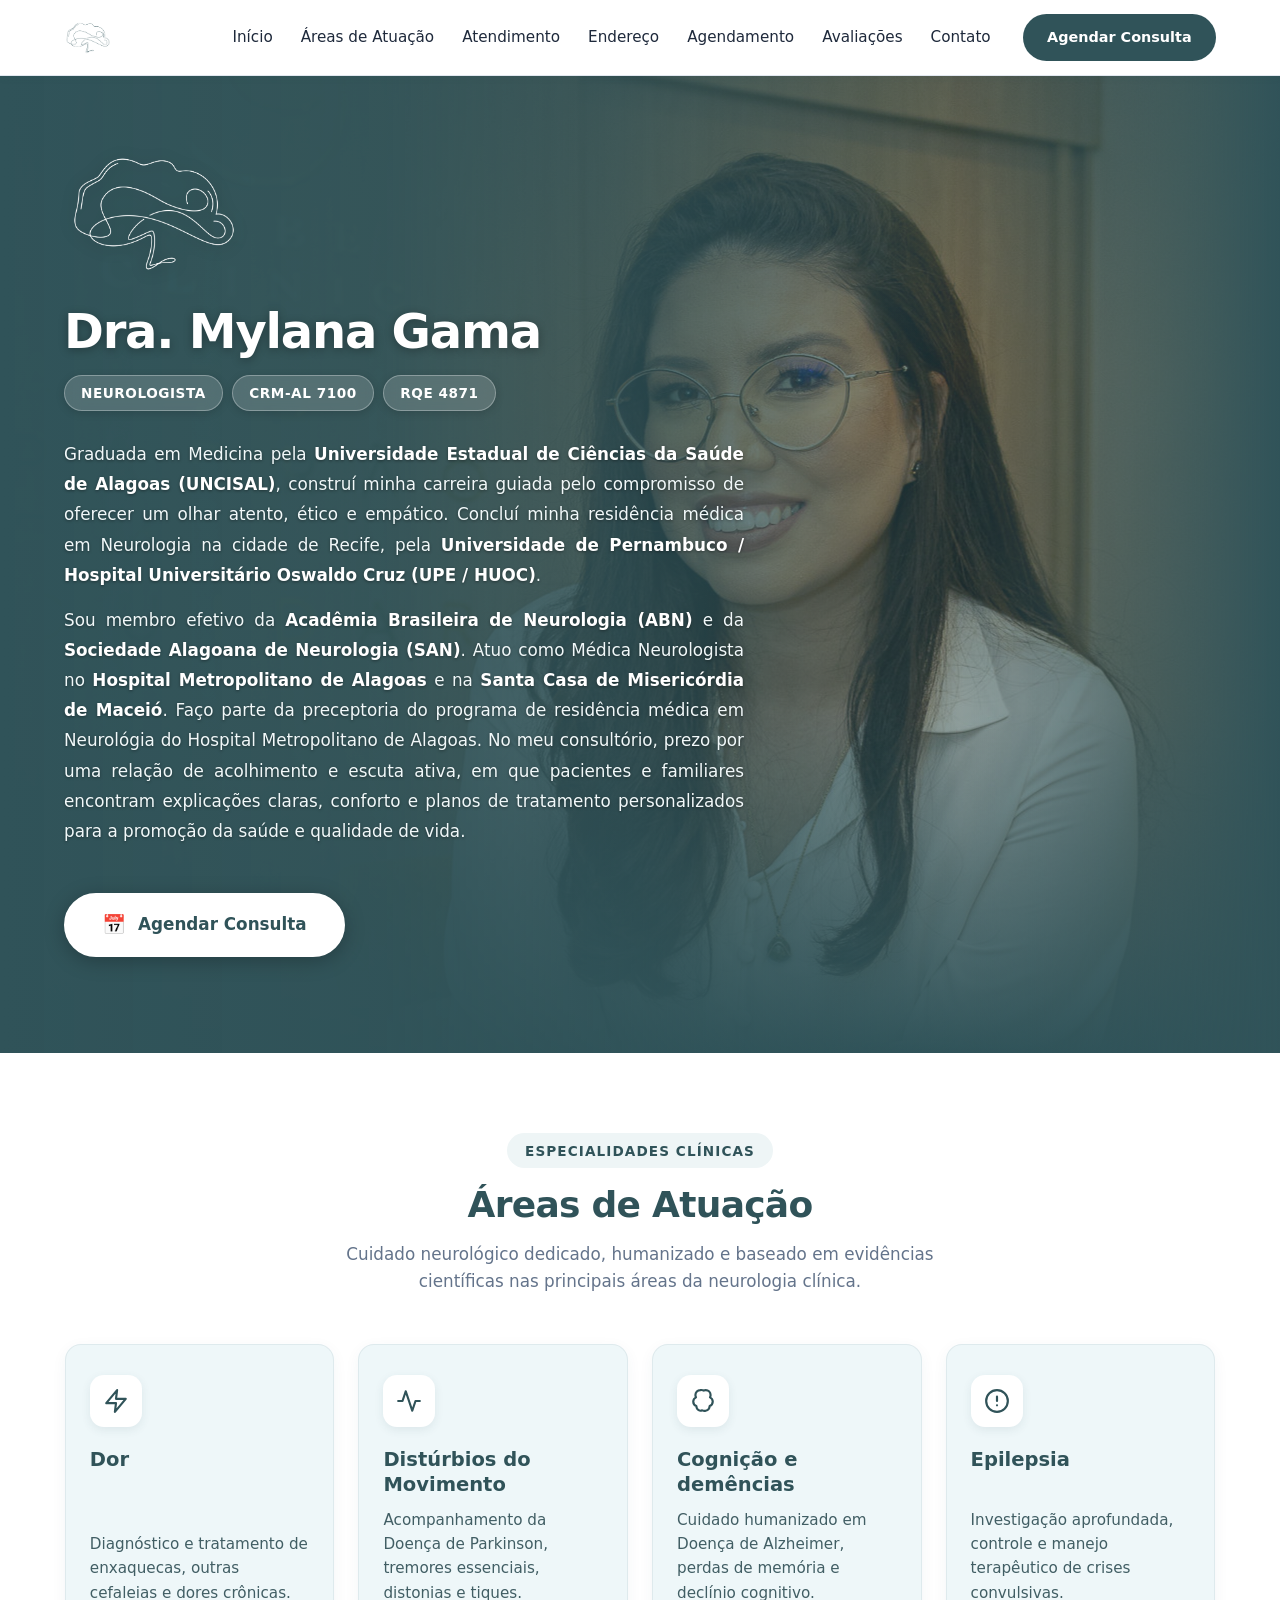
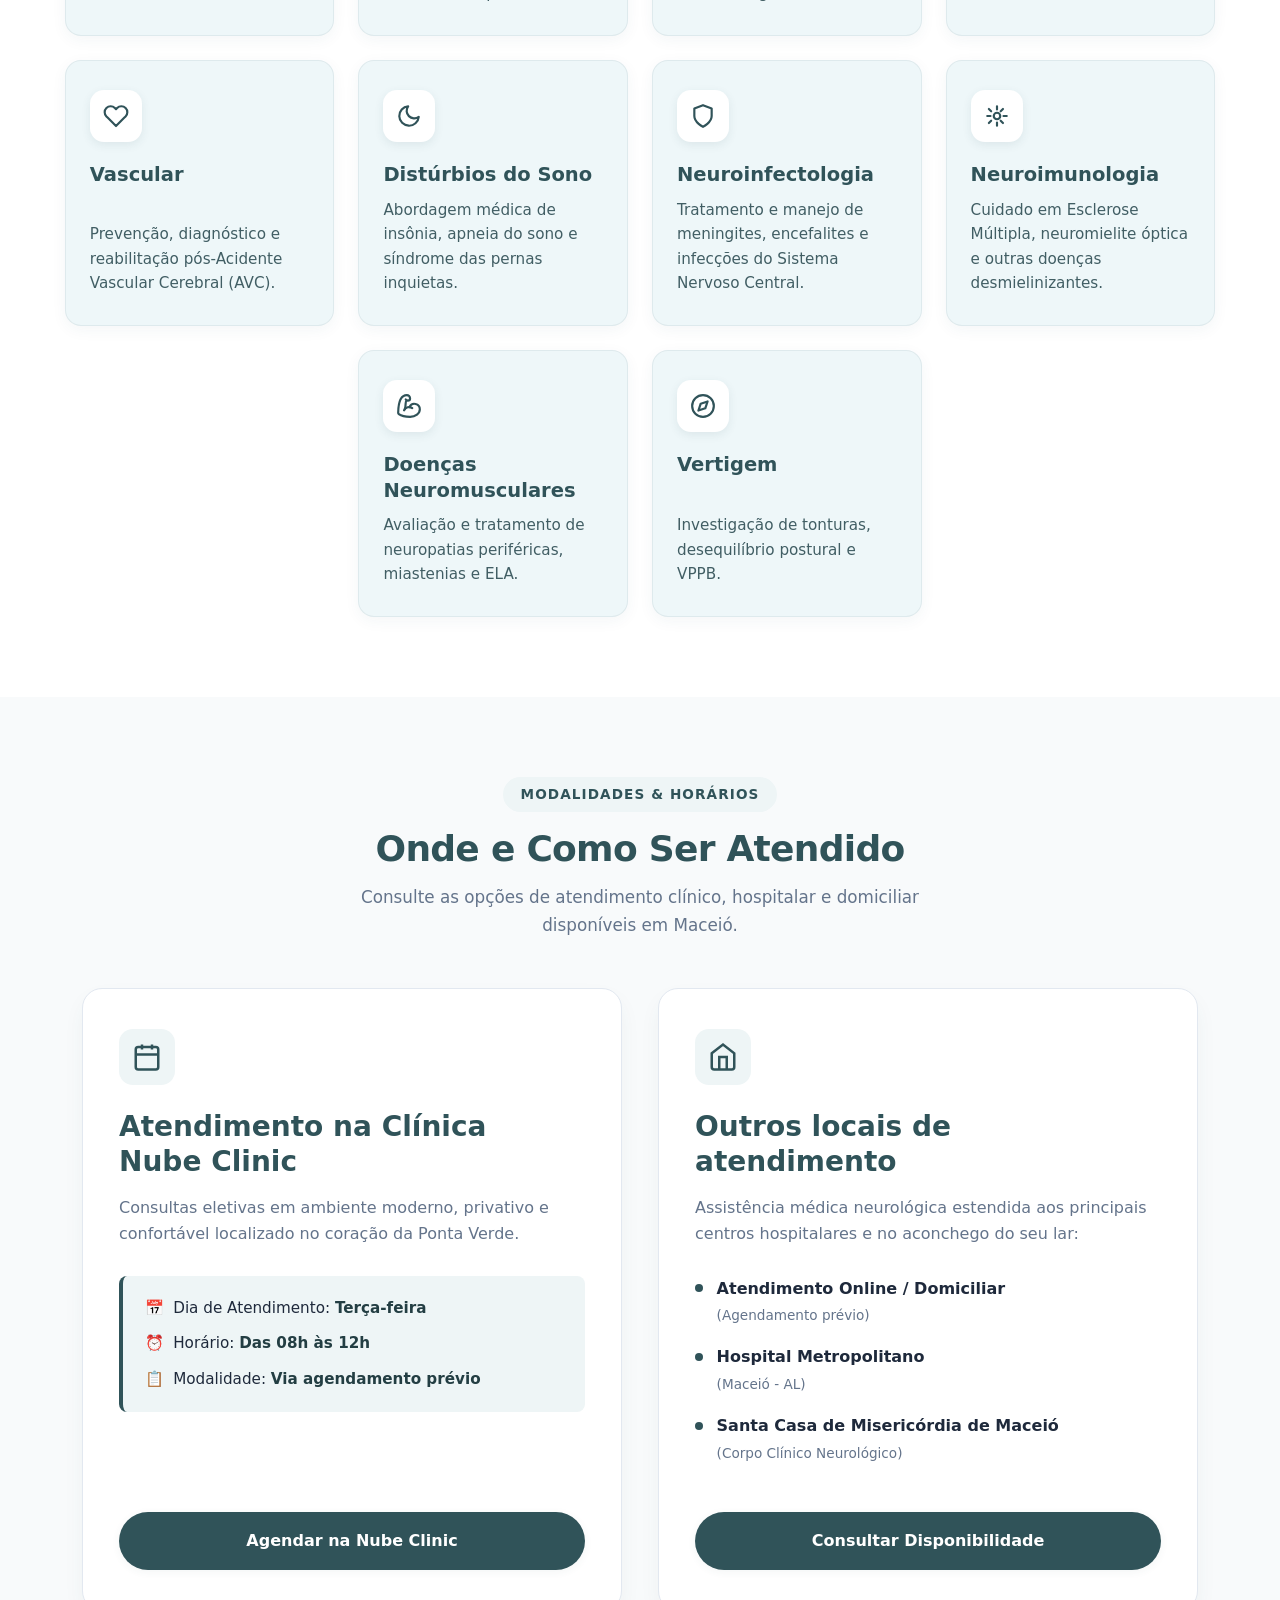
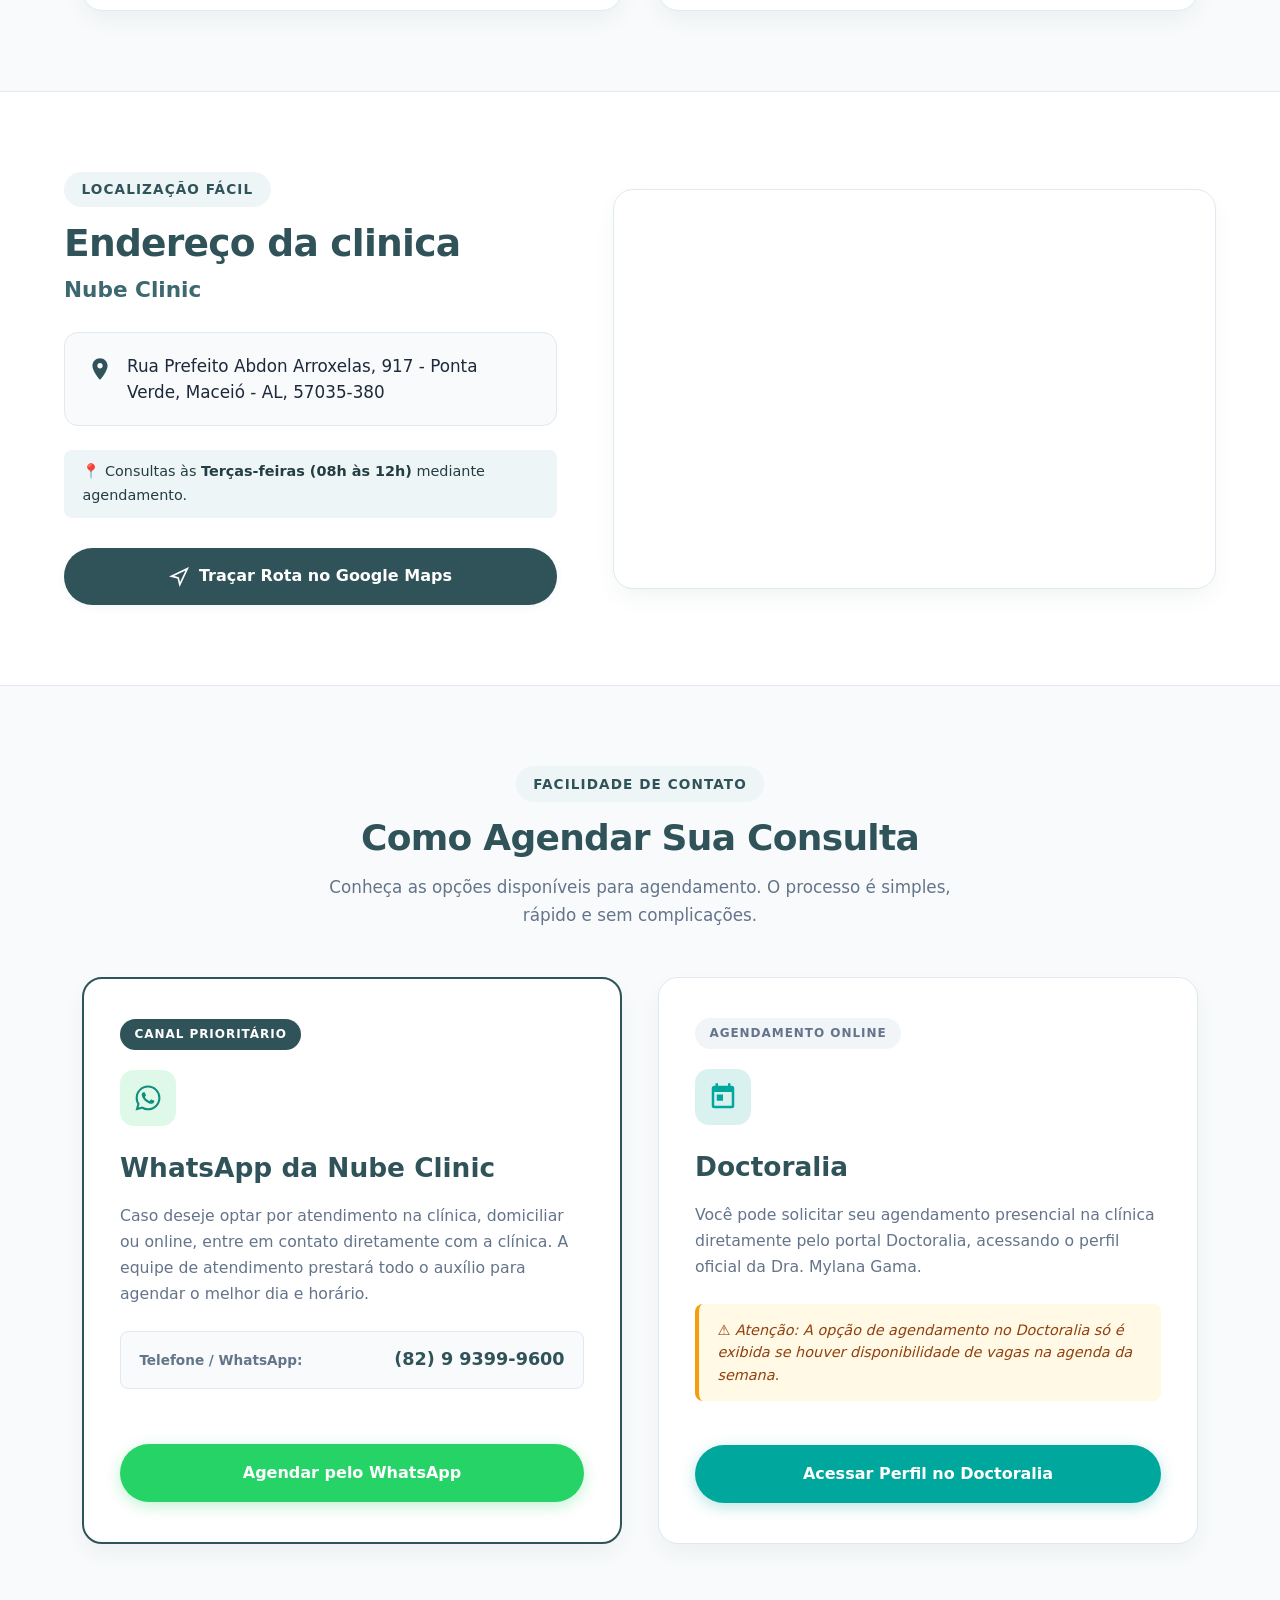
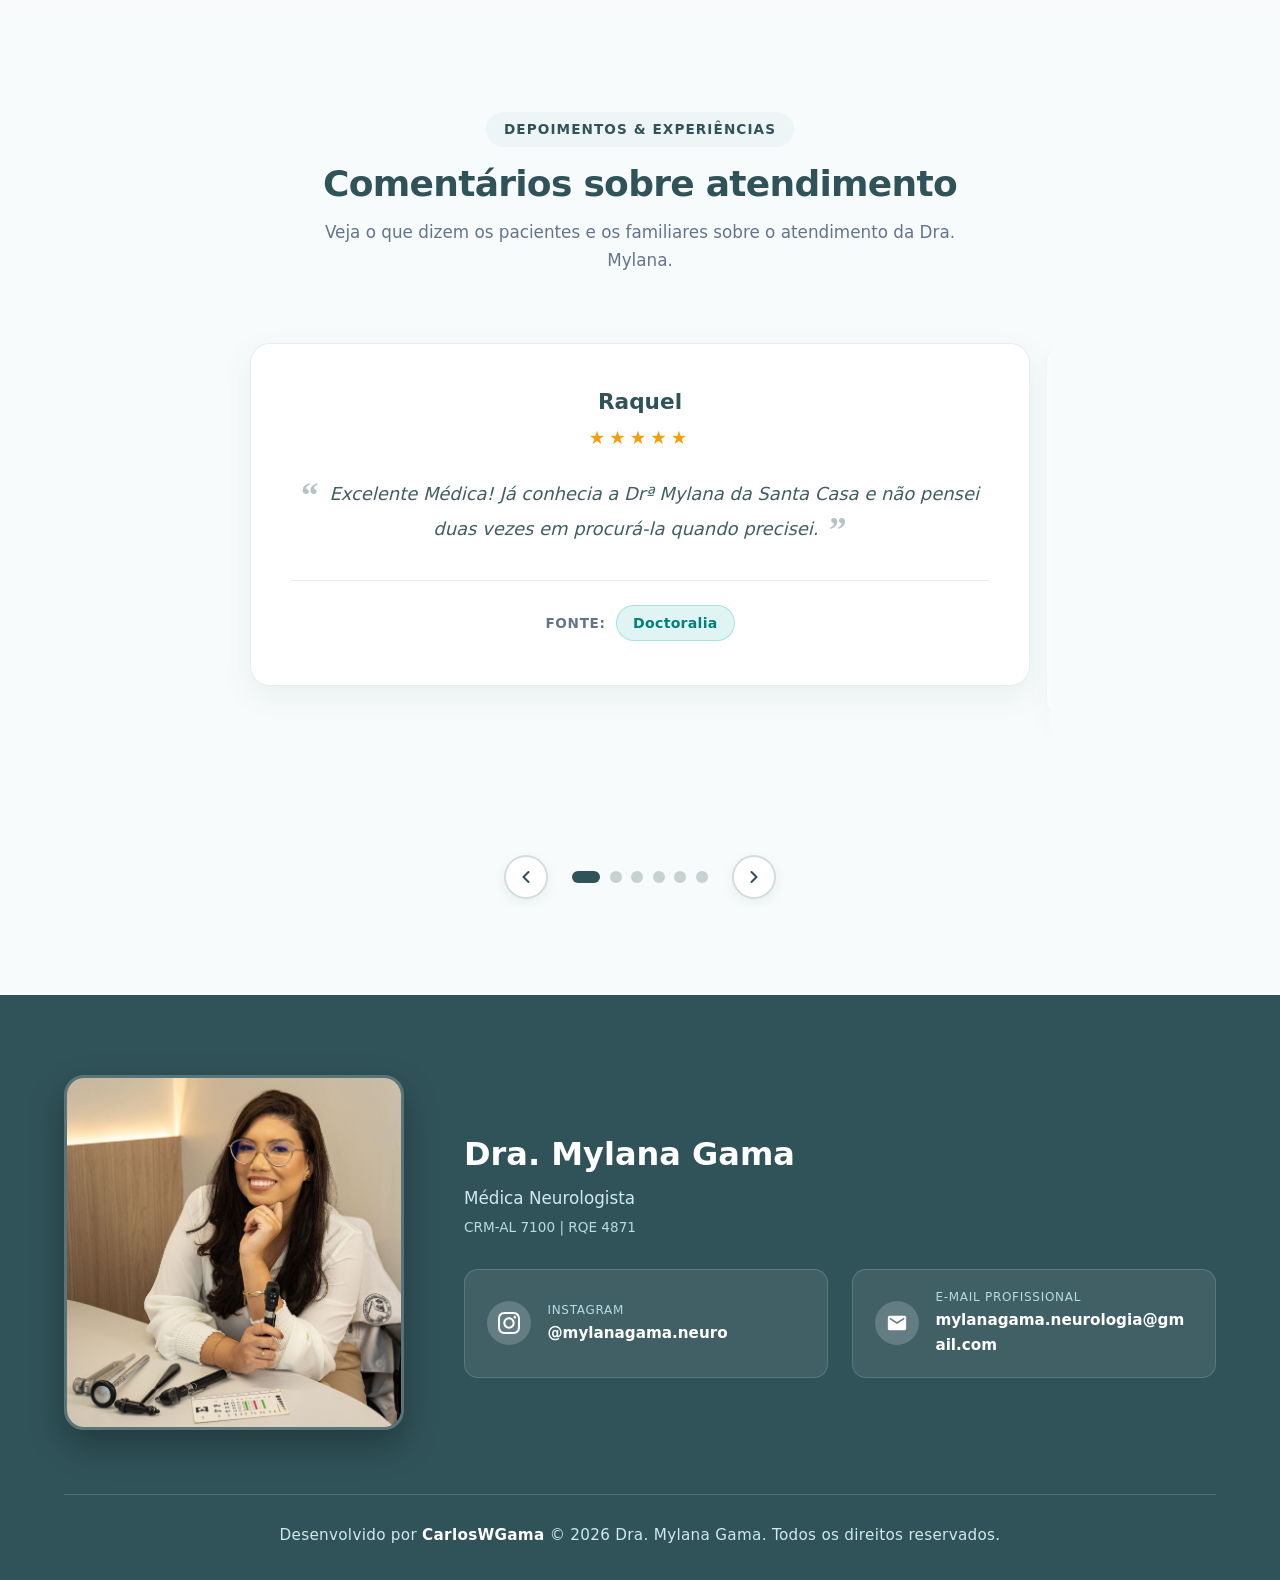
==== site/index.html @ b18e563c "refact: Estrutura das pastas" ====
<!DOCTYPE html>
<html lang="pt-BR">
<head>
  <meta charset="UTF-8">
  <meta name="viewport" content="width=device-width, initial-scale=1.0">
  
  <!-- SEO & Metadados Primários -->
  <title>Dra. Mylana Gama | Médica Neurologista em Maceió - AL</title>
  <meta name="description" content="Dra. Mylana Gama - Médica Neurologista (CRM-AL 7100 | RQE 4871). Atendimento humanizado e especializado na Nube Clinic em Ponta Verde, Maceió, além de consultas domiciliares e online.">
  <meta name="keywords" content="Neurologista Maceió, Dra Mylana Gama, Neurologia Ponta Verde, Nube Clinic, Consulta Neurológica, Santa Casa de Maceió, Hospital Metropolitano de Alagoas, AVC, Cefaleia, Enxaqueca">
  <meta name="author" content="CarlosWGama">
  <meta name="robots" content="index, follow">
  
  <!-- Open Graph / Redes Sociais -->
  <meta property="og:type" content="website">
  <meta property="og:title" content="Dra. Mylana Gama | Médica Neurologista em Maceió - AL">
  <meta property="og:description" content="Cuidado neurológico dedicado e humanizado. Conheça a trajetória da Dra. Mylana Gama, locais de atendimento e como agendar sua consulta.">
  <meta property="og:image" content="assets/img/capa.jpg">
  <meta property="og:locale" content="pt_BR">

  <!-- Estilos CSS Vanilla -->
  <link rel="stylesheet" href="assets/css/style.css">
  <link rel="stylesheet" href="assets/css/responsive.css">
</head>
<body>

  <!-- =========================================================================
       Cabeçalho / Barra de Navegação Superior
       ========================================================================= -->
  <header class="site-header">
    <div class="container header-container">
      <div class="logo-wrapper">
        <a href="#hero" aria-label="Página inicial - Dra. Mylana Gama">
          <img src="assets/img/logo.png" alt="Logo Dra. Mylana Gama - Neurologista" class="brand-logo-header" width="150" height="48">
        </a>
      </div>

      <!-- Botão Menu Mobile -->
      <button class="mobile-menu-btn" id="mobileMenuToggle" aria-label="Abrir menu de navegação" aria-expanded="false">
        <svg viewBox="0 0 24 24" width="28" height="28" fill="none" stroke="currentColor" stroke-width="2">
          <line x1="3" y1="6" x2="21" y2="6"></line>
          <line x1="3" y1="12" x2="21" y2="12"></line>
          <line x1="3" y1="18" x2="21" y2="18"></line>
        </svg>
      </button>

      <nav class="site-nav" id="siteNav">
        <div class="nav-links">
          <a href="#hero" class="nav-link">Início</a>
          <a href="#areas-atuacao" class="nav-link">Áreas de Atuação</a>
          <a href="#atendimento" class="nav-link">Atendimento</a>
          <a href="#endereco" class="nav-link">Endereço</a>
          <a href="#agendamento" class="nav-link">Agendamento</a>
          <a href="#comentarios" class="nav-link">Avaliações</a>
          <a href="#contatos" class="nav-link">Contato</a>
        </div>
        <a href="#agendamento" class="btn btn-header-cta">Agendar Consulta</a>
      </nav>
    </div>
  </header>

  <main>
    <!-- =========================================================================
         1. Hero Section Modernizada (Fundo com Foto Integrada em Degradê & Logo Flutuante)
         ========================================================================= -->
    <section id="hero" class="hero-section">
      <!-- Camada de Fundo Integrada com a Foto e Degradê Suave para #305359 -->
      <div class="hero-bg-layer" aria-hidden="true">
        <div class="hero-bg-image"></div>
        <div class="hero-bg-overlay"></div>
      </div>

      <div class="container hero-container">
        <div class="hero-content-wrapper">
          
          <!-- Logo Flutuante acima do nome (sem fundo branco, protegido por filtro) -->
          <div class="hero-brand">
            <img src="assets/img/logo.png" alt="Logo Dra. Mylana Gama - Neurologista" class="hero-logo-floating" width="180" height="50">
          </div>

          <!-- Título Principal -->
          <h1 class="hero-title">Dra. Mylana Gama</h1>

          <!-- Badges de Especialidade e Credenciais -->
          <div class="hero-badges">
            <span class="hero-badge-pill">Neurologista</span>
            <span class="hero-badge-pill">CRM-AL 7100</span>
            <span class="hero-badge-pill">RQE 4871</span>
          </div>

          <!-- Apresentação em Texto Corrido (Sem Tópicos) -->
          <div class="hero-narrative">
            <p class="hero-text">
              Graduada em Medicina pela <strong>Universidade Estadual de Ciências da Saúde de Alagoas (UNCISAL)</strong>, construí minha carreira guiada pelo compromisso de oferecer um olhar atento, ético e empático. Concluí minha residência médica em Neurologia na cidade de Recife, pela <strong>Universidade de Pernambuco / Hospital Universitário Oswaldo Cruz (UPE / HUOC)</strong>.
            </p>
            <p class="hero-text">
              Sou membro efetivo da <strong>Acadêmia Brasileira de Neurologia (ABN)</strong> e da <strong>Sociedade Alagoana de Neurologia (SAN)</strong>. Atuo como Médica Neurologista no <strong>Hospital Metropolitano de Alagoas</strong> e na <strong>Santa Casa de Misericórdia de Maceió</strong>. Faço parte da preceptoria do programa de residência médica em Neurológia do Hospital Metropolitano de Alagoas. No meu consultório, prezo por uma relação de acolhimento e escuta ativa, em que pacientes e familiares encontram explicações claras, conforto e planos de tratamento personalizados para a promoção da saúde e qualidade de vida.
            </p>
          </div>

          <!-- Botão de Chamada para Ação Rápida -->
          <div class="hero-actions">
            <a href="#agendamento" class="btn btn-hero-cta">
              <span class="cta-icon" aria-hidden="true">📅</span>
              <span>Agendar Consulta</span>
            </a>
          </div>

        </div>
      </div>
    </section>

    <!-- =========================================================================
         2. Seção Áreas de Atuação (10 Cards com Fundo #eef7f9, Títulos #305359 e Descrições <= 100 caracteres)
         ========================================================================= -->
    <section id="areas-atuacao" class="areas-section">
      <div class="container">
        
        <div class="section-header text-center">
          <span class="section-badge">Especialidades Clínicas</span>
          <h2 class="section-title">Áreas de Atuação</h2>
          <p class="section-subtitle">
            Cuidado neurológico dedicado, humanizado e baseado em evidências científicas nas principais áreas da neurologia clínica.
          </p>
        </div>

        <div class="areas-grid">
          
          <!-- Card 1: Dor -->
          <article class="area-card">
            <div class="area-icon-wrapper" aria-hidden="true">
              <svg viewBox="0 0 24 24" width="26" height="26" fill="none" stroke="currentColor" stroke-width="2" stroke-linecap="round" stroke-linejoin="round">
                <path d="M13 2L3 14h9l-1 8 10-12h-9l1-8z"></path>
              </svg>
            </div>
            <h3 class="area-title">Dor</h3>
            <p class="area-description">
              Diagnóstico e tratamento de enxaquecas, outras cefaleias e dores crônicas.
            </p>
          </article>

          <!-- Card 2: Distúrbios do Movimento -->
          <article class="area-card">
            <div class="area-icon-wrapper" aria-hidden="true">
              <svg viewBox="0 0 24 24" width="26" height="26" fill="none" stroke="currentColor" stroke-width="2" stroke-linecap="round" stroke-linejoin="round">
                <polyline points="22 12 18 12 15 21 9 3 6 12 2 12"></polyline>
              </svg>
            </div>
            <h3 class="area-title">Distúrbios do Movimento</h3>
            <p class="area-description">
              Acompanhamento da Doença de Parkinson, tremores essenciais, distonias e tiques.
            </p>
          </article>

          <!-- Card 3: Cognição e demências -->
          <article class="area-card">
            <div class="area-icon-wrapper" aria-hidden="true">
              <svg viewBox="0 0 24 24" width="26" height="26" fill="none" stroke="currentColor" stroke-width="2" stroke-linecap="round" stroke-linejoin="round">
                <path d="M9.5 2A4.5 4.5 0 0 0 5 6.5c0 .77.19 1.5.54 2.14A4.5 4.5 0 0 0 3 12.5c0 1.9 1.18 3.53 2.87 4.18A4.5 4.5 0 0 0 9.5 21c.64 0 1.25-.13 1.8-.38A4.5 4.5 0 0 0 14.5 21a4.5 4.5 0 0 0 3.63-4.32A4.5 4.5 0 0 0 21 12.5a4.5 4.5 0 0 0-2.54-3.86A4.5 4.5 0 0 0 19 6.5 4.5 4.5 0 0 0 14.5 2c-.64 0-1.25.13-1.8.38A4.5 4.5 0 0 0 9.5 2z"></path>
              </svg>
            </div>
            <h3 class="area-title">Cognição e demências</h3>
            <p class="area-description">
              Cuidado humanizado em Doença de Alzheimer, perdas de memória e declínio cognitivo.
            </p>
          </article>

          <!-- Card 4: Epilepsia -->
          <article class="area-card">
            <div class="area-icon-wrapper" aria-hidden="true">
              <svg viewBox="0 0 24 24" width="26" height="26" fill="none" stroke="currentColor" stroke-width="2" stroke-linecap="round" stroke-linejoin="round">
                <circle cx="12" cy="12" r="10"></circle>
                <line x1="12" y1="8" x2="12" y2="12"></line>
                <line x1="12" y1="16" x2="12.01" y2="16"></line>
              </svg>
            </div>
            <h3 class="area-title">Epilepsia</h3>
            <p class="area-description">
              Investigação aprofundada, controle e manejo terapêutico de crises convulsivas.
            </p>
          </article>

          <!-- Card 5: Vascular -->
          <article class="area-card">
            <div class="area-icon-wrapper" aria-hidden="true">
              <svg viewBox="0 0 24 24" width="26" height="26" fill="none" stroke="currentColor" stroke-width="2" stroke-linecap="round" stroke-linejoin="round">
                <path d="M20.84 4.61a5.5 5.5 0 0 0-7.78 0L12 5.67l-1.06-1.06a5.5 5.5 0 0 0-7.78 7.78l1.06 1.06L12 21.23l7.78-7.78 1.06-1.06a5.5 5.5 0 0 0 0-7.78z"></path>
              </svg>
            </div>
            <h3 class="area-title">Vascular</h3>
            <p class="area-description">
              Prevenção, diagnóstico e reabilitação pós-Acidente Vascular Cerebral (AVC).
            </p>
          </article>

          <!-- Card 6: Distúrbios do Sono -->
          <article class="area-card">
            <div class="area-icon-wrapper" aria-hidden="true">
              <svg viewBox="0 0 24 24" width="26" height="26" fill="none" stroke="currentColor" stroke-width="2" stroke-linecap="round" stroke-linejoin="round">
                <path d="M21 12.79A9 9 0 1 1 11.21 3 7 7 0 0 0 21 12.79z"></path>
              </svg>
            </div>
            <h3 class="area-title">Distúrbios do Sono</h3>
            <p class="area-description">
              Abordagem médica de insônia, apneia do sono e síndrome das pernas inquietas.
            </p>
          </article>

          <!-- Card 7: Neuroinfectologia -->
          <article class="area-card">
            <div class="area-icon-wrapper" aria-hidden="true">
              <svg viewBox="0 0 24 24" width="26" height="26" fill="none" stroke="currentColor" stroke-width="2" stroke-linecap="round" stroke-linejoin="round">
                <path d="M12 22s8-4 8-10V5l-8-3-8 3v7c0 6 8 10 8 10z"></path>
              </svg>
            </div>
            <h3 class="area-title">Neuroinfectologia</h3>
            <p class="area-description">
              Tratamento e manejo de meningites, encefalites e infecções do Sistema Nervoso Central.
            </p>
          </article>

          <!-- Card 8: Neuroimunologia -->
          <article class="area-card">
            <div class="area-icon-wrapper" aria-hidden="true">
              <svg viewBox="0 0 24 24" width="26" height="26" fill="none" stroke="currentColor" stroke-width="2" stroke-linecap="round" stroke-linejoin="round">
                <circle cx="12" cy="12" r="3"></circle>
                <path d="M12 3v3m0 12v3M3 12h3m12 0h3m-3.5-6.5-2.1 2.1m-8.8 8.8-2.1 2.1m13 0-2.1-2.1m-8.8-8.8-2.1-2.1"></path>
              </svg>
            </div>
            <h3 class="area-title">Neuroimunologia</h3>
            <p class="area-description">
              Cuidado em Esclerose Múltipla, neuromielite óptica e outras doenças desmielinizantes.
            </p>
          </article>

          <!-- Card 9: Doenças Neuromusculares -->
          <article class="area-card">
            <div class="area-icon-wrapper" aria-hidden="true">
              <svg viewBox="0 0 24 24" width="26" height="26" fill="none" stroke="currentColor" stroke-width="2" stroke-linecap="round" stroke-linejoin="round">
                <path d="M12.409 13.017A5 5 0 0 1 22 15c0 3.866-4 7-9 7-4.077 0-8.153-.82-10.371-2.462-.426-.316-.631-.832-.62-1.362C2.118 12.723 2.627 2 10 2a3 3 0 0 1 3 3 2 2 0 0 1-2 2c-1.105 0-1.64-.444-2-1"></path>
                <path d="M15 14a5 5 0 0 0-7.584 2"></path>
                <path d="M9.964 6.825C8.019 7.977 9.5 13 8 15"></path>
              </svg>
            </div>
            <h3 class="area-title">Doenças Neuromusculares</h3>
            <p class="area-description">
              Avaliação e tratamento de neuropatias periféricas, miastenias e ELA.
            </p>
          </article>

          <!-- Card 10: Vertigem -->
          <article class="area-card">
            <div class="area-icon-wrapper" aria-hidden="true">
              <svg viewBox="0 0 24 24" width="26" height="26" fill="none" stroke="currentColor" stroke-width="2" stroke-linecap="round" stroke-linejoin="round">
                <circle cx="12" cy="12" r="10"></circle>
                <path d="m16.24 7.76-2.12 6.36-6.36 2.12 2.12-6.36 6.36-2.12z"></path>
              </svg>
            </div>
            <h3 class="area-title">Vertigem</h3>
            <p class="area-description">
              Investigação de tonturas, desequilíbrio postural e VPPB.
            </p>
          </article>

        </div>

      </div>
    </section>

    <!-- =========================================================================
         3. Seção Atendimento (Dois Cards Lado a Lado no Desktop / Empilhados no Mobile)
         ========================================================================= -->
    <section id="atendimento" class="attendance-section">
      <div class="container">
        
        <div class="section-header text-center">
          <span class="section-badge">Modalidades & Horários</span>
          <h2 class="section-title">Onde e Como Ser Atendido</h2>
          <p class="section-subtitle">
            Consulte as opções de atendimento clínico, hospitalar e domiciliar disponíveis em Maceió.
          </p>
        </div>

        <div class="attendance-cards-grid">
          
          <!-- Card 1: Nube Clinic -->
          <article class="attendance-card">
            <div class="card-icon-badge">
              <svg class="card-icon" viewBox="0 0 24 24" fill="none" stroke="currentColor" stroke-width="2">
                <rect x="3" y="4" width="18" height="18" rx="2" ry="2"></rect>
                <line x1="16" y1="2" x2="16" y2="6"></line>
                <line x1="8" y1="2" x2="8" y2="6"></line>
                <line x1="3" y1="10" x2="21" y2="10"></line>
              </svg>
            </div>
            
            <h1 class="attendance-card-title">Atendimento na Clínica <br/>Nube Clinic</h1>
            
            <p class="attendance-card-desc">
              Consultas eletivas em ambiente moderno, privativo e confortável localizado no coração da Ponta Verde.
            </p>
            
            <div class="schedule-highlight-box">
              <div class="schedule-row">
                <span>📅</span>
                <span>Dia de Atendimento: <strong>Terça-feira</strong></span>
              </div>
              <div class="schedule-row">
                <span>⏰</span>
                <span>Horário: <strong>Das 08h às 12h</strong></span>
              </div>
              <div class="schedule-row">
                <span>📋</span>
                <span>Modalidade: <strong>Via agendamento prévio</strong></span>
              </div>
            </div>

            <div class="card-action">
              <a href="#agendamento" class="btn btn-teal">Agendar na Nube Clinic</a>
            </div>
          </article>

          <!-- Card 2: Outros Locais de Atendimento -->
          <article class="attendance-card">
            <div class="card-icon-badge">
              <svg class="card-icon" viewBox="0 0 24 24" fill="none" stroke="currentColor" stroke-width="2">
                <path d="M3 9l9-7 9 7v11a2 2 0 0 1-2 2H5a2 2 0 0 1-2-2z"></path>
                <polyline points="9 22 9 12 15 12 15 22"></polyline>
              </svg>
            </div>
            
            <h1 class="attendance-card-title">Outros locais de atendimento</h1>
            
            <p class="attendance-card-desc">
              Assistência médica neurológica estendida aos principais centros hospitalares e no aconchego do seu lar:
            </p>
            
            <ul class="locations-list">
              <li class="location-item">
                <span class="location-bullet"></span>
                <div>
                  <strong>Atendimento Online / Domiciliar</strong>
                  <span class="location-note">(Agendamento prévio)</span>
                </div>
              </li>
              <li class="location-item">
                <span class="location-bullet"></span>
                <div>
                  <strong>Hospital Metropolitano</strong>
                  <span class="location-note">(Maceió - AL)</span>
                </div>
              </li>
              <li class="location-item">
                <span class="location-bullet"></span>
                <div>
                  <strong>Santa Casa de Misericórdia de Maceió</strong>
                  <span class="location-note">(Corpo Clínico Neurológico)</span>
                </div>
              </li>
            </ul>

            <div class="card-action">
              <a href="#agendamento" class="btn btn-teal">Consultar Disponibilidade</a>
            </div>
          </article>

        </div>

      </div>
    </section>

    <!-- =========================================================================
         3. Seção Endereço da Clínica Nube Clinic (com Google Maps via Iframe)
         ========================================================================= -->
    <section id="endereco" class="clinic-address-section">
      <div class="container address-container">
        
        <!-- Informações de Endereço -->
        <div class="address-info-col">
          <span class="section-badge">Localização Fácil</span>
          <h1 class="address-main-title">Endereço da clinica</h1>
          <h2 class="address-subtitle">Nube Clinic</h2>
          
          <div class="address-text-box">
            <svg class="icon-pin" viewBox="0 0 24 24" width="26" height="26" fill="currentColor">
              <path d="M12 2C8.13 2 5 5.13 5 9c0 5.25 7 13 7 13s7-7.75 7-13c0-3.87-3.13-7-7-7zm0 9.5c-1.38 0-2.5-1.12-2.5-2.5s1.12-2.5 2.5-2.5 2.5 1.12 2.5 2.5-1.12 2.5-2.5 2.5z"/>
            </svg>
            <p class="address-text">
              Rua Prefeito Abdon Arroxelas, 917 - Ponta Verde, Maceió - AL, 57035-380
            </p>
          </div>

          <p class="clinic-notice-pill">
            📍 Consultas às <strong>Terças-feiras (08h às 12h)</strong> mediante agendamento.
          </p>

          <div class="address-actions">
            <a href="https://www.google.com/maps/dir/?api=1&destination=-9.6560216,-35.7097091" 
               target="_blank" 
               rel="noopener noreferrer" 
               class="btn btn-teal">
              <svg viewBox="0 0 24 24" width="20" height="20" fill="none" stroke="currentColor" stroke-width="2">
                <polygon points="3 11 22 2 13 21 11 13 3 11"></polygon>
              </svg>
              Traçar Rota no Google Maps
            </a>
          </div>
        </div>

        <!-- Iframe do Google Maps (Coordenadas: -9.6560216, -35.7097091) -->
        <div class="address-map-col">
          <div class="map-card-frame">
            <iframe 
              src="https://maps.google.com/maps?q=-9.6560216,-35.7097091&hl=pt-BR&z=17&output=embed" 
              class="map-iframe" 
              allowfullscreen="" 
              loading="lazy" 
              referrerpolicy="no-referrer-when-downgrade" 
              title="Localização da Nube Clinic no Google Maps">
            </iframe>
          </div>
        </div>

      </div>
    </section>

    <!-- =========================================================================
         4. Seção Informativa de Agendamento (WhatsApp Nube Clinic & Doctoralia)
         ========================================================================= -->
    <section id="agendamento" class="booking-section">
      <div class="container">
        
        <div class="section-header text-center">
          <span class="section-badge">Facilidade de Contato</span>
          <h2 class="section-title">Como Agendar Sua Consulta</h2>
          <p class="section-subtitle">
            Conheça as opções disponíveis para agendamento. O processo é simples, rápido e sem complicações.
          </p>
        </div>

        <div class="booking-cards-grid">
          
          <!-- Canal 1: WhatsApp Nube Clinic (Prioritário) -->
          <article class="booking-card card-priority">
            <div class="card-top-badge">
              <span class="badge-priority">Canal Prioritário</span>
            </div>
            
            <div class="booking-card-icon whatsapp-icon-bg">
              <svg viewBox="0 0 24 24" width="30" height="30" fill="currentColor">
                <path d="M12.04 2c-5.46 0-9.91 4.45-9.91 9.91 0 1.75.46 3.45 1.32 4.95L2.05 22l5.25-1.38c1.45.79 3.08 1.21 4.74 1.21 5.46 0 9.91-4.45 9.91-9.91 0-2.65-1.03-5.14-2.9-7.01A9.816 9.816 0 0 0 12.04 2zm0 18.15c-1.48 0-2.93-.4-4.2-1.15l-.3-.18-3.12.82.83-3.04-.2-.31a8.15 8.15 0 0 1-1.25-4.38c0-4.54 3.7-8.24 8.24-8.24 2.2 0 4.27.86 5.82 2.42a8.18 8.18 0 0 1 2.41 5.83c0 4.54-3.7 8.23-8.23 8.23zm4.52-6.17c-.25-.12-1.47-.72-1.69-.81-.23-.08-.39-.12-.56.12-.17.25-.64.81-.79.97-.14.17-.29.19-.54.06-.25-.12-1.05-.39-2-1.23-.74-.66-1.23-1.47-1.38-1.72-.14-.25-.02-.38.11-.5.11-.11.25-.29.37-.43.12-.14.17-.25.25-.41.08-.17.04-.31-.02-.43s-.56-1.34-.76-1.84c-.2-.48-.41-.42-.56-.43l-.48-.01c-.17 0-.43.06-.66.31-.22.25-.86.84-.86 2.06 0 1.21.89 2.39 1.01 2.56.12.17 1.75 2.67 4.23 3.74.59.26 1.05.41 1.41.52.59.19 1.13.16 1.56.1.48-.07 1.47-.6 1.67-1.18.21-.58.21-1.07.15-1.18-.07-.1-.23-.17-.47-.29z"/>
              </svg>
            </div>

            <h3 class="booking-channel-title">WhatsApp da Nube Clinic</h3>
            
            <p class="booking-channel-desc">
              Caso deseje optar por atendimento na clínica, domiciliar ou online, entre em contato diretamente com a clínica. A equipe de atendimento prestará todo o auxílio para agendar o melhor dia e horário.
            </p>

            <div class="phone-contact-pill">
              <span class="phone-label">Telefone / WhatsApp:</span>
              <a href="tel:+5582993999600" class="phone-val">(82) 9 9399-9600</a>
            </div>

            <div class="card-action">
              <a href="https://wa.me/558293999600?text=Ol%C3%A1%2C%20gostaria%20de%20informa%C3%A7%C3%B5es%20sobre%20agendamento%20de%20consulta%20com%20a%20Dra.%20Mylana%20Gama." 
                 target="_blank" 
                 rel="noopener noreferrer" 
                 class="btn btn-whatsapp">
                Agendar pelo WhatsApp
              </a>
            </div>
          </article>

          <!-- Canal 2: Doctoralia -->
          <article class="booking-card">
            <div class="card-top-badge">
              <span class="badge-secondary">Agendamento Online</span>
            </div>

            <div class="booking-card-icon doctoralia-icon-bg">
              <svg viewBox="0 0 24 24" width="30" height="30" fill="currentColor">
                <path d="M19 3h-1V1h-2v2H8V1H6v2H5c-1.11 0-2 .9-2 2v14a2 2 0 0 0 2 2h14a2 2 0 0 0 2-2V5a2 2 0 0 0-2-2zm0 16H5V8h14v11zM7 10h5v5H7z"/>
              </svg>
            </div>

            <h3 class="booking-channel-title">Doctoralia</h3>
            
            <p class="booking-channel-desc">
              Você pode solicitar seu agendamento presencial na clínica diretamente pelo portal Doctoralia, acessando o perfil oficial da Dra. Mylana Gama.
            </p>

            <div class="doctoralia-notice-box">
              ⚠️ <em>Atenção: A opção de agendamento no Doctoralia só é exibida se houver disponibilidade de vagas na agenda da semana.</em>
            </div>

            <div class="card-action">
              <a href="https://www.doctoralia.com.br/mylana-dandara-pereira-gama/neurologista/maceio" 
                 target="_blank" 
                 rel="noopener noreferrer" 
                 class="btn btn-doctoralia">
                Acessar Perfil no Doctoralia
              </a>
            </div>
          </article>

        </div>

      </div>
    </section>

    <!-- =========================================================================
         5. Seção Comentários sobre atendimento (Carrossel de Depoimentos - 1 por vez com Autoplay de 5s)
         ========================================================================= -->
    <section id="comentarios" class="testimonials-section">
      <div class="container">
        
        <div class="section-header text-center">
          <span class="section-badge">Depoimentos & Experiências</span>
          <h2 class="section-title">Comentários sobre atendimento</h2>
          <p class="section-subtitle">
            Veja o que dizem os pacientes e os familiares sobre o atendimento da Dra. Mylana.
          </p>
        </div>

        <div class="testimonial-carousel-container" aria-roledescription="carousel" aria-label="Depoimentos de Pacientes">
          
          <div class="testimonial-carousel-track" id="testimonialTrack">
            
            <!-- Slide 1: Raquel -->
            <article class="testimonial-slide active" aria-roledescription="slide" aria-label="1 de 6">
              <div class="testimonial-card">
                <div class="testimonial-card-header">
                  <h3 class="testimonial-author-name">Raquel</h3>
                  <div class="testimonial-stars" aria-label="Avaliação 5 de 5 estrelas">★★★★★</div>
                </div>
                <blockquote class="testimonial-card-body">
                  <span class="quote-mark quote-start" aria-hidden="true">“</span>
                  <p class="testimonial-text">Excelente Médica! Já conhecia a Drª Mylana da Santa Casa e não pensei duas vezes em procurá-la quando precisei.</p>
                  <span class="quote-mark quote-end" aria-hidden="true">”</span>
                </blockquote>
                <div class="testimonial-card-footer">
                  <span class="testimonial-source-label">Fonte:</span>
                  <span class="testimonial-source-badge badge-doctoralia">Doctoralia</span>
                </div>
              </div>
            </article>

            <!-- Slide 2: Milene Vieira -->
            <article class="testimonial-slide" aria-roledescription="slide" aria-label="2 de 6">
              <div class="testimonial-card">
                <div class="testimonial-card-header">
                  <h3 class="testimonial-author-name">Milene Vieira</h3>
                  <div class="testimonial-stars" aria-label="Avaliação 5 de 5 estrelas">★★★★★</div>
                </div>
                <blockquote class="testimonial-card-body">
                  <span class="quote-mark quote-start" aria-hidden="true">“</span>
                  <p class="testimonial-text">Profissional excelente! Além de extremamente competente, é humana, atenciosa e transmite confiança. Sou muito grata pelo cuidado e dedicação. Uma médica que realmente faz a diferença!</p>
                  <span class="quote-mark quote-end" aria-hidden="true">”</span>
                </blockquote>
                <div class="testimonial-card-footer">
                  <span class="testimonial-source-label">Fonte:</span>
                  <span class="testimonial-source-badge badge-doctoralia">Google Avaliações</span>
                </div>
              </div>
            </article>

            <!-- Slide 3: Antônio Carlos Malafaia Ferreira -->
            <article class="testimonial-slide" aria-roledescription="slide" aria-label="3 de 6">
              <div class="testimonial-card">
                <div class="testimonial-card-header">
                  <h3 class="testimonial-author-name">Antônio Carlos Malafaia Ferreira</h3>
                  <div class="testimonial-stars" aria-label="Avaliação 5 de 5 estrelas">★★★★★</div>
                </div>
                <blockquote class="testimonial-card-body">
                  <span class="quote-mark quote-start" aria-hidden="true">“</span>
                  <p class="testimonial-text">Escuta com atenção, explica às dúvidas, orienta com detalhes. Excelente profissional!</p>
                  <span class="quote-mark quote-end" aria-hidden="true">”</span>
                </blockquote>
                <div class="testimonial-card-footer">
                  <span class="testimonial-source-label">Fonte:</span>
                  <span class="testimonial-source-badge badge-doctoralia">Doctoralia</span>
                </div>
              </div>
            </article>

            <!-- Slide 4: Camila Balbina -->
            <article class="testimonial-slide" aria-roledescription="slide" aria-label="4 de 6">
              <div class="testimonial-card">
                <div class="testimonial-card-header">
                  <h3 class="testimonial-author-name">Camila Balbina</h3>
                  <div class="testimonial-stars" aria-label="Avaliação 5 de 5 estrelas">★★★★★</div>
                </div>
                <blockquote class="testimonial-card-body">
                  <span class="quote-mark quote-start" aria-hidden="true">“</span>
                  <p class="testimonial-text">Dra. Mylana é uma médica excelente! Muito atenciosa, competente e acolhedora. Atendeu minha mãe de uma forma muito humana, explicou tudo com clareza e demonstrou muito cuidado. Recomendo!</p>
                  <span class="quote-mark quote-end" aria-hidden="true">”</span>
                </blockquote>
                <div class="testimonial-card-footer">
                  <span class="testimonial-source-label">Fonte:</span>
                  <span class="testimonial-source-badge badge-google">Google Avaliações</span>
                </div>
              </div>
            </article>

            <!-- Slide 5: Rafael Nascimento -->
            <article class="testimonial-slide" aria-roledescription="slide" aria-label="5 de 6">
              <div class="testimonial-card">
                <div class="testimonial-card-header">
                  <h3 class="testimonial-author-name">Rafael Nascimento</h3>
                  <div class="testimonial-stars" aria-label="Avaliação 5 de 5 estrelas">★★★★★</div>
                </div>
                <blockquote class="testimonial-card-body">
                  <span class="quote-mark quote-start" aria-hidden="true">“</span>
                  <p class="testimonial-text">A Dra. Mylanna é uma profissional incrível! Sempre muito atenciosa, prestativa e cuidadosa em cada detalhe do atendimento. Transmite segurança, empatia e realmente se importa com o bem-estar dos pacientes. Difícil encontrar alguém com tanta dedicação e humanidade assim. Super recomendo!</p>
                  <span class="quote-mark quote-end" aria-hidden="true">”</span>
                </blockquote>
                <div class="testimonial-card-footer">
                  <span class="testimonial-source-label">Fonte:</span>
                  <span class="testimonial-source-badge badge-doctoralia">Doctoralia</span>
                </div>
              </div>
            </article>

            <!-- Slide 6: Eliane Santos -->
            <article class="testimonial-slide" aria-roledescription="slide" aria-label="6 de 6">
              <div class="testimonial-card">
                <div class="testimonial-card-header">
                  <h3 class="testimonial-author-name">Eliane Santos</h3>
                  <div class="testimonial-stars" aria-label="Avaliação 5 de 5 estrelas">★★★★★</div>
                </div>
                <blockquote class="testimonial-card-body">
                  <span class="quote-mark quote-start" aria-hidden="true">“</span>
                  <p class="testimonial-text">Minha experiência foi excelente. Desde o primeiro momento me senti muito acolhida e respeitada. A Dra. me ouviu com muita atenção, conduziu toda a consulta com calma, empatia e dedicação, esclarecendo minhas dúvidas e me transmitindo muita segurança. Saí da consulta me sentindo cuidada e confiante. É uma profissional extremamente competente e humana. Recomendo de coração!.</p>
                  <span class="quote-mark quote-end" aria-hidden="true">”</span>
                </blockquote>
                <div class="testimonial-card-footer">
                  <span class="testimonial-source-label">Fonte:</span>
                  <span class="testimonial-source-badge badge-google">Google Avaliações</span>
                </div>
              </div>
            </article>

          </div>

          <!-- Controles de Navegação -->
          <div class="testimonial-carousel-controls">
            <button type="button" class="carousel-btn btn-prev" id="testimonialPrevBtn" aria-label="Depoimento anterior">
              <svg viewBox="0 0 24 24" width="20" height="20" fill="none" stroke="currentColor" stroke-width="2.5" stroke-linecap="round" stroke-linejoin="round">
                <polyline points="15 18 9 12 15 6"></polyline>
              </svg>
            </button>

            <div class="carousel-dots" id="testimonialDots" role="tablist" aria-label="Navegar entre depoimentos">
              <button type="button" class="carousel-dot active" role="tab" aria-selected="true" aria-label="Depoimento 1 de 6" data-index="0"></button>
              <button type="button" class="carousel-dot" role="tab" aria-selected="false" aria-label="Depoimento 2 de 6" data-index="1"></button>
              <button type="button" class="carousel-dot" role="tab" aria-selected="false" aria-label="Depoimento 3 de 6" data-index="2"></button>
              <button type="button" class="carousel-dot" role="tab" aria-selected="false" aria-label="Depoimento 4 de 6" data-index="3"></button>
              <button type="button" class="carousel-dot" role="tab" aria-selected="false" aria-label="Depoimento 5 de 6" data-index="4"></button>
              <button type="button" class="carousel-dot" role="tab" aria-selected="false" aria-label="Depoimento 6 de 6" data-index="5"></button>
            </div>

            <button type="button" class="carousel-btn btn-next" id="testimonialNextBtn" aria-label="Próximo depoimento">
              <svg viewBox="0 0 24 24" width="20" height="20" fill="none" stroke="currentColor" stroke-width="2.5" stroke-linecap="round" stroke-linejoin="round">
                <polyline points="9 18 15 12 9 6"></polyline>
              </svg>
            </button>
          </div>

        </div>

      </div>
    </section>
  </main>

  <!-- =========================================================================
       5. Rodapé / Footer (Fundo #305359, Grid 4/12 + 8/12, Créditos Desenvolvido por CarlosWGama)
       ========================================================================= -->
  <footer class="site-footer" id="contatos">
    <div class="container">
      
      <!-- Grid de 12 Colunas (Desktop: 4/12 + 8/12 | Mobile: Foto Oculta) -->
      <div class="footer-grid">
        
        <!-- Parte 1 (4/12): Foto da Doutora (Oculta no celular) -->
        <div class="footer-col-photo">
          <div class="footer-photo-card">
            <img src="assets/img/contato.jpg" alt="Dra. Mylana Gama - Atendimento e Contato" class="footer-doctor-img" width="340" height="420" loading="lazy">
          </div>
        </div>

        <!-- Parte 2 (8/12): Contatos, Redes Sociais e Identificação -->
        <div class="footer-col-content">
          <div class="footer-doctor-brand">
            <h3>Dra. Mylana Gama</h3>
            <p>Médica Neurologista</p>
            <span class="footer-crm-tag">CRM-AL 7100 | RQE 4871</span>
          </div>

          <div class="footer-contacts-list">
            
            <!-- Instagram -->
            <a href="https://www.instagram.com/mylanagama.neuro/" 
               target="_blank" 
               rel="noopener noreferrer" 
               class="footer-contact-card" 
               aria-label="Acompanhe no Instagram @mylanagama.neuro">
              <div class="contact-icon-wrapper">
                <svg viewBox="0 0 24 24" width="22" height="22" fill="currentColor">
                  <path d="M12 2.163c3.204 0 3.584.012 4.85.07 3.252.148 4.771 1.691 4.919 4.919.058 1.265.069 1.645.069 4.849 0 3.205-.012 3.584-.069 4.849-.149 3.225-1.664 4.771-4.919 4.919-1.266.058-1.644.07-4.85.07-3.204 0-3.584-.012-4.849-.07-3.26-.149-4.771-1.699-4.919-4.92-.058-1.265-.07-1.644-.07-4.849 0-3.204.013-3.583.07-4.849.149-3.227 1.664-4.771 4.919-4.919 1.266-.057 1.645-.069 4.849-.069zm0-2.163c-3.259 0-3.667.014-4.947.072-4.358.2-6.78 2.618-6.98 6.98-.059 1.281-.073 1.689-.073 4.948 0 3.259.014 3.668.072 4.948.2 4.358 2.618 6.78 6.98 6.98 1.281.058 1.689.072 4.948.072 3.259 0 3.668-.014 4.948-.072 4.354-.2 6.782-2.618 6.979-6.98.059-1.28.073-1.689.073-4.948 0-3.259-.014-3.667-.072-4.947-.196-4.354-2.617-6.78-6.979-6.98-1.281-.059-1.69-.073-4.949-.073zm0 5.838c-3.403 0-6.162 2.759-6.162 6.162s2.759 6.163 6.162 6.163 6.162-2.759 6.162-6.163c0-3.403-2.759-6.162-6.162-6.162zm0 10.162c-2.209 0-4-1.79-4-4 0-2.209 1.791-4 4-4s4 1.791 4 4c0 2.21-1.791 4-4 4zm6.406-11.845c-.796 0-1.441.645-1.441 1.44s.645 1.44 1.441 1.44c.795 0 1.439-.645 1.439-1.44s-.644-1.44-1.439-1.44z"/>
                </svg>
              </div>
              <div class="contact-info-text">
                <span class="contact-info-label">Instagram</span>
                <span class="contact-info-val">@mylanagama.neuro</span>
              </div>
            </a>

            <!-- E-mail -->
            <a href="mailto:mylanagama.neurologia@gmail.com" 
               class="footer-contact-card" 
               aria-label="Enviar e-mail para mylanagama.neurologia@gmail.com">
              <div class="contact-icon-wrapper">
                <svg viewBox="0 0 24 24" width="22" height="22" fill="currentColor">
                  <path d="M20 4H4c-1.1 0-1.99.9-1.99 2L2 18c0 1.1.9 2 2 2h16c1.1 0 2-.9 2-2V6c0-1.1-.9-2-2-2zm0 4l-8 5-8-5V6l8 5 8-5v2z"/>
                </svg>
              </div>
              <div class="contact-info-text">
                <span class="contact-info-label">E-mail Profissional</span>
                <span class="contact-info-val">mylanagama.neurologia@gmail.com</span>
              </div>
            </a>

          </div>
        </div>

      </div>

      <!-- Texto Centralizado Abaixo do Grid com Créditos de Desenvolvimento -->
      <div class="footer-bottom-bar">
        <p class="developer-credit-text">
          Desenvolvido por <strong>CarlosWGama</strong> &copy; <span id="currentYear">2026</span> Dra. Mylana Gama. Todos os direitos reservados.
        </p>
      </div>

    </div>
  </footer>

  <!-- Scripts Vanilla JavaScript (carregados no final da página) -->
  <script src="assets/js/main.js" defer></script>
</body>
</html>
---- site/assets/css/style.css ----
/* ==========================================================================
   Dra. Mylana Gama - Neurologista | Estilos Principais (Vanilla CSS)
   Cores base predominantes: #ffffff e #305359
   ========================================================================== */

/* --------------------------------------------------------------------------
   1. Variáveis Globais & Design Tokens
   -------------------------------------------------------------------------- */
:root {
  --color-primary: #305359;
  --color-primary-dark: #233e43;
  --color-primary-light: #3d6870;
  --color-primary-subtle: #eef5f6;
  --color-logo-brand: #32555b;
  
  --color-white: #ffffff;
  --color-bg-light: #f8fafb;
  --color-bg-card: #ffffff;
  --color-gray-soft: #f1f5f7;
  --color-gray-border: #e2e8f0;
  --color-text-dark: #1e293b;
  --color-text-muted: #64748b;
  --color-text-light: #f8fafc;
  --color-whatsapp: #25d366;
  --color-whatsapp-dark: #128c7e;
  --color-doctoralia: #00a79d;
  --color-doctoralia-dark: #00827a;

  --font-family: 'Montserrat', system-ui, -apple-system, 'Segoe UI', Roboto, Helvetica, Arial, sans-serif;
  --container-max-width: 1200px;
  --border-radius-sm: 8px;
  --border-radius-md: 14px;
  --border-radius-lg: 20px;
  --border-radius-pill: 50px;

  --hero-radius-pill: 50px;
  --hero-radius-card: 24px;
  --hero-shadow-glow: 0 4px 24px rgba(0, 0, 0, 0.25);
  --hero-logo-filter: brightness(0) invert(1) drop-shadow(0 2px 8px rgba(0, 0, 0, 0.4));

  --color-area-card-bg: #eef7f9;
  --color-area-card-title: #305359;
  --color-area-card-desc: #415e64;
  --area-card-radius: 16px;

  --color-testimonial-bg: #f8fbfb;
  --color-testimonial-card-bg: #ffffff;
  --testimonial-card-radius: 20px;
  --testimonial-shadow: 0 10px 30px rgba(48, 83, 89, 0.08);

  --shadow-sm: 0 2px 8px rgba(48, 83, 89, 0.06);
  --shadow-md: 0 10px 25px -5px rgba(48, 83, 89, 0.08);
  --shadow-lg: 0 20px 35px -10px rgba(48, 83, 89, 0.14);
  --transition-normal: all 0.25s ease-in-out;
}

/* --------------------------------------------------------------------------
   2. Reset & Tipografia Base
   -------------------------------------------------------------------------- */
*, *::before, *::after {
  box-sizing: border-box;
  margin: 0;
  padding: 0;
}

html {
  scroll-behavior: smooth;
  font-size: 16px;
  -webkit-text-size-adjust: 100%;
}

body {
  font-family: var(--font-family);
  background-color: var(--color-white);
  color: var(--color-text-dark);
  line-height: 1.65;
  font-weight: 400;
  overflow-x: hidden;
}

img {
  max-width: 100%;
  height: auto;
  display: block;
}

a {
  text-decoration: none;
  color: inherit;
  transition: var(--transition-normal);
}

ul {
  list-style: none;
}

.container {
  width: 100%;
  max-width: var(--container-max-width);
  margin-left: auto;
  margin-right: auto;
  padding-left: 1.5rem;
  padding-right: 1.5rem;
}

/* --------------------------------------------------------------------------
   3. Componentes Reutilizáveis (Botões, Badges, Títulos)
   -------------------------------------------------------------------------- */
.section-header {
  margin-bottom: 3rem;
}

.section-header.text-center {
  text-align: center;
}

.section-badge {
  display: inline-block;
  background-color: var(--color-primary-subtle);
  color: var(--color-primary);
  font-size: 0.85rem;
  font-weight: 600;
  text-transform: uppercase;
  letter-spacing: 0.08em;
  padding: 0.4rem 1.1rem;
  border-radius: var(--border-radius-pill);
  margin-bottom: 0.85rem;
}

.section-title {
  font-size: 2.25rem;
  font-weight: 700;
  color: var(--color-primary);
  letter-spacing: -0.02em;
  margin-bottom: 0.85rem;
  line-height: 1.25;
}

.section-subtitle {
  font-size: 1.05rem;
  color: var(--color-text-muted);
  max-width: 650px;
  margin: 0 auto;
}

.btn {
  display: inline-flex;
  align-items: center;
  justify-content: center;
  gap: 0.6rem;
  font-size: 1rem;
  font-weight: 600;
  padding: 0.85rem 1.8rem;
  border-radius: var(--border-radius-pill);
  cursor: pointer;
  border: 2px solid transparent;
  transition: var(--transition-normal);
  text-align: center;
  min-height: 48px;
}

.btn:focus-visible {
  outline: 3px solid var(--color-primary);
  outline-offset: 2px;
}

.btn-primary {
  background-color: var(--color-white);
  color: var(--color-primary);
  box-shadow: 0 4px 15px rgba(0, 0, 0, 0.12);
}

.btn-primary:hover {
  background-color: var(--color-primary-subtle);
  color: var(--color-primary-dark);
  transform: translateY(-2px);
  box-shadow: 0 6px 20px rgba(0, 0, 0, 0.18);
}

.btn-teal {
  background-color: var(--color-primary);
  color: var(--color-white);
  box-shadow: var(--shadow-sm);
}

.btn-teal:hover {
  background-color: var(--color-primary-dark);
  transform: translateY(-2px);
  box-shadow: var(--shadow-md);
}

.btn-whatsapp {
  background-color: var(--color-whatsapp);
  color: var(--color-white);
  box-shadow: 0 4px 15px rgba(37, 211, 102, 0.28);
}

.btn-whatsapp:hover {
  background-color: var(--color-whatsapp-dark);
  transform: translateY(-2px);
  box-shadow: 0 6px 20px rgba(37, 211, 102, 0.38);
}

.btn-doctoralia {
  background-color: var(--color-doctoralia);
  color: var(--color-white);
  box-shadow: 0 4px 15px rgba(0, 167, 157, 0.28);
}

.btn-doctoralia:hover {
  background-color: var(--color-doctoralia-dark);
  transform: translateY(-2px);
  box-shadow: 0 6px 20px rgba(0, 167, 157, 0.38);
}

/* --------------------------------------------------------------------------
   4. Top Bar / Cabeçalho de Navegação
   -------------------------------------------------------------------------- */
.site-header {
  position: sticky;
  top: 0;
  z-index: 100;
  background-color: var(--color-white);
  border-bottom: 1px solid var(--color-gray-border);
  box-shadow: var(--shadow-sm);
  transition: var(--transition-normal);
}

.header-container {
  display: flex;
  justify-content: space-between;
  align-items: center;
  padding-top: 0.85rem;
  padding-bottom: 0.85rem;
}

.logo-wrapper {
  display: flex;
  align-items: center;
  background-color: var(--color-white);
}

.brand-logo-header {
  height: 48px;
  width: auto;
  object-fit: contain;
}

.site-nav {
  display: flex;
  align-items: center;
  gap: 2rem;
}

.nav-links {
  display: flex;
  align-items: center;
  gap: 1.75rem;
}

.nav-link {
  font-size: 0.95rem;
  font-weight: 500;
  color: var(--color-text-dark);
  position: relative;
  padding: 0.35rem 0;
}

.nav-link:hover,
.nav-link:focus {
  color: var(--color-primary);
}

.nav-link::after {
  content: '';
  position: absolute;
  bottom: 0;
  left: 0;
  width: 0;
  height: 2px;
  background-color: var(--color-primary);
  transition: width 0.25s ease;
}

.nav-link:hover::after {
  width: 100%;
}

.btn-header-cta {
  font-size: 0.9rem;
  padding: 0.6rem 1.4rem;
  min-height: 40px;
  background-color: var(--color-primary);
  color: var(--color-white);
}

.btn-header-cta:hover {
  background-color: var(--color-primary-dark);
}

.mobile-menu-btn {
  display: none;
  background: none;
  border: none;
  cursor: pointer;
  padding: 0.5rem;
  color: var(--color-primary);
}

/* --------------------------------------------------------------------------
   5. Hero Section Modernizada (Fundo Integrado com Degradê & Logo Flutuante)
   Inspirado no design de alto padrão da referência médica
   -------------------------------------------------------------------------- */
.hero-section {
  background-color: var(--color-primary);
  color: var(--color-white);
  padding: 3rem 0 6rem 0;
  position: relative;
  overflow: hidden;
  min-height: 85vh;
  display: flex;
  align-items: center;
}

/* Camada de Mídia de Fundo Integrada */
.hero-bg-layer {
  position: absolute;
  inset: 0;
  width: 100%;
  height: 100%;
  pointer-events: none;
  z-index: 1;
}

/* Imagem da Doutora ocupando a área de fundo à direita/centro */
.hero-bg-image {
  position: absolute;
  inset: 0;
  width: 100%;
  height: 100%;
  background-image: url('../img/capa.jpg');
  background-repeat: no-repeat;
  background-size: auto;
  background-position: right 10% top 30%;
  opacity: 0.75;
}

/* Camada de Degradês Periféricos para fusão contínua em #305359 */
.hero-bg-overlay {
  position: absolute;
  inset: 0;
  width: 100%;
  height: 100%;
  background: 
    /* Degradê horizontal: mais escuro à esquerda para contraste do texto, suave no centro e fechando à direita */
    linear-gradient(to right, 
      #305359 0%, 
      rgba(48, 83, 89, 0.95) 30%, 
      rgba(48, 83, 89, 0.80) 48%, 
      rgba(48, 83, 89, 0.35) 75%, 
      #305359 100%),
    /* Degradê vertical: suave no topo e esmaecendo completamente na base */
    linear-gradient(to bottom, 
      rgba(48, 83, 89, 0.3) 0%, 
      transparent 30%, 
      transparent 65%, 
      #305359 100%);
}

/* Contêiner de Conteúdo em Primeiro Plano */
.hero-container {
  position: relative;
  z-index: 2;
  display: flex;
  flex-direction: row;
  align-items: center;
  width: 100%;
}

.hero-content-wrapper {
  max-width: 680px;
  display: flex;
  flex-direction: column;
  align-items: flex-start;
}

/* Logo Flutuante (sem fundo branco, protegido por filtro) */
.hero-brand {
  display: inline-block;
}

.hero-logo-floating {
  max-width: 220px;
  height: auto;
  display: block;
  filter: var(--hero-logo-filter);
  transition: transform 0.3s ease;
}

.hero-logo-floating:hover {
  transform: translateY(-2px);
}

.hero-title {
  font-size: 3rem;
  font-weight: 800;
  line-height: 1.15;
  letter-spacing: -0.025em;
  color: #ffffff;
  margin-bottom: 1rem;
  text-shadow: 0 2px 10px rgba(0, 0, 0, 0.3);
}

/* Badges de Especialidade e Credenciais */
.hero-badges {
  display: flex;
  flex-wrap: wrap;
  gap: 0.6rem;
  margin-bottom: 1.75rem;
}

.hero-badge-pill {
  display: inline-flex;
  align-items: center;
  background-color: rgba(255, 255, 255, 0.16);
  backdrop-filter: blur(8px);
  -webkit-backdrop-filter: blur(8px);
  border: 1px solid rgba(255, 255, 255, 0.3);
  color: #ffffff;
  padding: 0.35rem 1rem;
  border-radius: var(--hero-radius-pill);
  font-size: 0.85rem;
  font-weight: 600;
  letter-spacing: 0.04em;
  text-transform: uppercase;
  box-shadow: 0 2px 8px rgba(0, 0, 0, 0.15);
}

.hero-narrative {
  margin-bottom: 2rem;
}

.hero-text {
  font-size: 1.05rem;
  line-height: 1.8;
  color: #f1f8f9;
  margin-bottom: 0.9rem;
  text-align: justify;
  text-shadow: 0 1px 3px rgba(0, 0, 0, 0.4);
}

.hero-text strong {
  color: #ffffff;
  font-weight: 600;
}

/* Botão de Chamada para Ação Rápida */
.hero-actions {
  display: flex;
  align-items: center;
  gap: 1.25rem;
}

.btn-hero-cta {
  display: inline-flex;
  align-items: center;
  gap: 0.75rem;
  background-color: #ffffff;
  color: var(--color-primary);
  font-size: 1.05rem;
  font-weight: 700;
  padding: 0.9rem 2.25rem;
  border-radius: var(--hero-radius-pill);
  box-shadow: 0 4px 20px rgba(0, 0, 0, 0.25);
  border: 2px solid #ffffff;
  transition: all 0.3s cubic-bezier(0.4, 0, 0.2, 1);
  min-height: 52px;
}

.btn-hero-cta .cta-icon {
  font-size: 1.2rem;
}

.btn-hero-cta:hover {
  background-color: var(--color-whatsapp);
  color: #ffffff;
  border-color: var(--color-whatsapp);
  transform: translateY(-3px);
  box-shadow: 0 8px 25px rgba(37, 211, 102, 0.4);
}

/* --------------------------------------------------------------------------
   6. Seção de Áreas de Atuação (10 Cards, Fundo #eef7f9, Títulos #305359, Flexbox Wrap)
   -------------------------------------------------------------------------- */
.areas-section {
  background-color: var(--color-white);
  padding: 5rem 0;
  position: relative;
}

.areas-grid {
  display: flex;
  flex-wrap: wrap;
  gap: 1.5rem;
  justify-content: center;
  align-items: stretch;
}

.area-card {
  flex: 0 1 calc(25% - 1.15rem);
  min-width: 240px;
  background-color: var(--color-area-card-bg);
  border-radius: var(--area-card-radius);
  padding: 1.85rem 1.5rem;
  display: flex;
  flex-direction: column;
  align-items: flex-start;
  border: 1px solid rgba(48, 83, 89, 0.08);
  box-shadow: 0 4px 15px rgba(48, 83, 89, 0.05);
  transition: transform 0.25s cubic-bezier(0.4, 0, 0.2, 1), box-shadow 0.25s cubic-bezier(0.4, 0, 0.2, 1), border-color 0.25s ease;
}

.area-card:hover {
  transform: translateY(-5px);
  box-shadow: 0 12px 30px rgba(48, 83, 89, 0.12);
  border-color: rgba(48, 83, 89, 0.25);
}

.area-icon-wrapper {
  width: 52px;
  height: 52px;
  border-radius: 14px;
  background-color: #ffffff;
  color: var(--color-primary);
  display: flex;
  align-items: center;
  justify-content: center;
  margin-bottom: 1.25rem;
  box-shadow: 0 3px 10px rgba(48, 83, 89, 0.09);
  transition: background-color 0.25s ease, color 0.25s ease, transform 0.25s ease;
}

.area-card:hover .area-icon-wrapper {
  background-color: var(--color-primary);
  color: #ffffff;
  transform: scale(1.05);
}

.area-title {
  font-size: 1.22rem;
  font-weight: 700;
  color: var(--color-area-card-title);
  margin-bottom: 0.65rem;
  line-height: 1.3;
}

.area-description {
  font-size: 0.95rem;
  color: var(--color-area-card-desc);
  line-height: 1.6;
  margin-top: auto;
}

/* --------------------------------------------------------------------------
   7. Seção de Atendimento (Locais, Dias e Horários)
   -------------------------------------------------------------------------- */
.attendance-section {
  background-color: var(--color-bg-light);
  padding: 5rem 0;
  position: relative;
}

.attendance-cards-grid {
  display: flex;
  flex-direction: row;
  justify-content: center;
  align-items: stretch;
  gap: 2.25rem;
}

.attendance-card {
  flex: 1 1 0;
  max-width: 540px;
  background-color: var(--color-bg-card);
  border-radius: var(--border-radius-lg);
  padding: 2.5rem 2.25rem;
  border: 1px solid var(--color-gray-border);
  box-shadow: var(--shadow-md);
  display: flex;
  flex-direction: column;
  transition: var(--transition-normal);
}

.attendance-card:hover {
  transform: translateY(-4px);
  box-shadow: var(--shadow-lg);
  border-color: rgba(48, 83, 89, 0.25);
}

.card-icon-badge {
  width: 56px;
  height: 56px;
  border-radius: var(--border-radius-md);
  background-color: var(--color-primary-subtle);
  color: var(--color-primary);
  display: flex;
  align-items: center;
  justify-content: center;
  margin-bottom: 1.5rem;
}

.card-icon {
  width: 30px;
  height: 30px;
}

.attendance-card-title {
  font-size: 1.75rem;
  font-weight: 700;
  color: var(--color-primary);
  line-height: 1.25;
  margin-bottom: 1rem;
}

.attendance-card-desc {
  font-size: 1rem;
  color: var(--color-text-muted);
  line-height: 1.65;
  margin-bottom: 1.75rem;
}

/* Destaque de Horários Nube Clinic */
.schedule-highlight-box {
  background-color: var(--color-primary-subtle);
  border-left: 4px solid var(--color-primary);
  border-radius: var(--border-radius-sm);
  padding: 1.25rem 1.35rem;
  margin-bottom: 2rem;
  display: flex;
  flex-direction: column;
  gap: 0.65rem;
}

.schedule-row {
  display: flex;
  align-items: center;
  gap: 0.6rem;
  font-size: 0.95rem;
  color: var(--color-text-dark);
}

.schedule-row strong {
  color: var(--color-primary-dark);
}

/* Lista de Outros Locais */
.locations-list {
  margin-bottom: 2rem;
  display: flex;
  flex-direction: column;
  gap: 1.1rem;
}

.location-item {
  display: flex;
  align-items: flex-start;
  gap: 0.85rem;
  font-size: 1rem;
  color: var(--color-text-dark);
}

.location-bullet {
  width: 8px;
  height: 8px;
  border-radius: 50%;
  background-color: var(--color-primary);
  margin-top: 0.55rem;
  flex-shrink: 0;
}

.location-note {
  display: block;
  font-size: 0.85rem;
  color: var(--color-text-muted);
  margin-top: 0.15rem;
}

.attendance-card .card-action {
  margin-top: auto;
  padding-top: 1rem;
}

.attendance-card .card-action .btn {
  width: 100%;
}

/* --------------------------------------------------------------------------
   7. Seção Endereço da Clínica Nube Clinic (com Iframe do Google Maps)
   -------------------------------------------------------------------------- */
.clinic-address-section {
  background-color: var(--color-white);
  padding: 5rem 0;
  border-top: 1px solid var(--color-gray-border);
}

.address-container {
  display: flex;
  flex-direction: row;
  align-items: center;
  justify-content: space-between;
  gap: 3.5rem;
}

.address-info-col {
  flex: 1 1 45%;
  display: flex;
  flex-direction: column;
  align-items: flex-start;
}

.address-main-title {
  font-size: 2.35rem;
  font-weight: 700;
  color: var(--color-primary);
  letter-spacing: -0.02em;
  line-height: 1.2;
  margin-bottom: 0.4rem;
}

.address-subtitle {
  font-size: 1.35rem;
  font-weight: 600;
  color: var(--color-primary-light);
  margin-bottom: 1.5rem;
}

.address-text-box {
  display: flex;
  align-items: flex-start;
  gap: 0.85rem;
  background-color: var(--color-bg-light);
  padding: 1.25rem 1.4rem;
  border-radius: var(--border-radius-md);
  border: 1px solid var(--color-gray-border);
  margin-bottom: 1.5rem;
  width: 100%;
}

.icon-pin {
  color: var(--color-primary);
  flex-shrink: 0;
  margin-top: 0.2rem;
}

.address-text {
  font-size: 1.05rem;
  color: var(--color-text-dark);
  font-weight: 500;
  line-height: 1.55;
}

.clinic-notice-pill {
  background-color: var(--color-primary-subtle);
  color: var(--color-primary-dark);
  font-size: 0.9rem;
  padding: 0.65rem 1.15rem;
  border-radius: var(--border-radius-sm);
  margin-bottom: 1.85rem;
  width: 100%;
}

.address-actions {
  width: 100%;
}

.address-actions .btn {
  width: 100%;
}

/* Coluna do Mapa */
.address-map-col {
  flex: 1 1 55%;
  width: 100%;
}

.map-card-frame {
  background-color: var(--color-white);
  border-radius: var(--border-radius-lg);
  overflow: hidden;
  box-shadow: var(--shadow-md);
  border: 1px solid var(--color-gray-border);
  position: relative;
  height: 400px;
}

.map-iframe {
  width: 100%;
  height: 100%;
  border: 0;
  display: block;
}

/* --------------------------------------------------------------------------
   8. Seção Informativa de Agendamento (WhatsApp Nube Clinic & Doctoralia)
   -------------------------------------------------------------------------- */
.booking-section {
  background-color: var(--color-bg-light);
  padding: 5rem 0;
  border-top: 1px solid var(--color-gray-border);
}

.booking-cards-grid {
  display: flex;
  flex-direction: row;
  justify-content: center;
  align-items: stretch;
  gap: 2.25rem;
}

.booking-card {
  flex: 1 1 0;
  max-width: 540px;
  background-color: var(--color-bg-card);
  border-radius: var(--border-radius-lg);
  padding: 2.5rem 2.25rem;
  border: 1px solid var(--color-gray-border);
  box-shadow: var(--shadow-md);
  display: flex;
  flex-direction: column;
  position: relative;
  transition: var(--transition-normal);
}

.booking-card:hover {
  transform: translateY(-4px);
  box-shadow: var(--shadow-lg);
}

.booking-card.card-priority {
  border: 2px solid var(--color-primary);
}

.card-top-badge {
  margin-bottom: 1.25rem;
}

.badge-priority {
  display: inline-block;
  background-color: var(--color-primary);
  color: var(--color-white);
  font-size: 0.75rem;
  font-weight: 700;
  text-transform: uppercase;
  letter-spacing: 0.08em;
  padding: 0.35rem 0.9rem;
  border-radius: var(--border-radius-pill);
}

.badge-secondary {
  display: inline-block;
  background-color: var(--color-gray-soft);
  color: var(--color-text-muted);
  font-size: 0.75rem;
  font-weight: 700;
  text-transform: uppercase;
  letter-spacing: 0.08em;
  padding: 0.35rem 0.9rem;
  border-radius: var(--border-radius-pill);
}

.booking-card-icon {
  width: 56px;
  height: 56px;
  border-radius: var(--border-radius-md);
  display: flex;
  align-items: center;
  justify-content: center;
  margin-bottom: 1.25rem;
}

.whatsapp-icon-bg {
  background-color: rgba(37, 211, 102, 0.15);
  color: var(--color-whatsapp-dark);
}

.doctoralia-icon-bg {
  background-color: rgba(0, 167, 157, 0.15);
  color: var(--color-doctoralia);
}

.booking-channel-title {
  font-size: 1.65rem;
  font-weight: 700;
  color: var(--color-primary);
  margin-bottom: 0.85rem;
}

.booking-channel-desc {
  font-size: 0.98rem;
  color: var(--color-text-muted);
  line-height: 1.65;
  margin-bottom: 1.5rem;
}

.phone-contact-pill {
  display: flex;
  align-items: center;
  justify-content: space-between;
  background-color: var(--color-bg-light);
  padding: 0.85rem 1.15rem;
  border-radius: var(--border-radius-sm);
  border: 1px solid var(--color-gray-border);
  margin-bottom: 1.75rem;
}

.phone-label {
  font-size: 0.85rem;
  font-weight: 600;
  color: var(--color-text-muted);
}

.phone-val {
  font-size: 1.1rem;
  font-weight: 700;
  color: var(--color-primary);
}

.doctoralia-notice-box {
  background-color: #fff9e6;
  border-left: 4px solid #f59e0b;
  border-radius: var(--border-radius-sm);
  padding: 0.95rem 1.15rem;
  margin-bottom: 1.75rem;
  font-size: 0.9rem;
  color: #92400e;
  line-height: 1.55;
}

.booking-card .card-action {
  margin-top: auto;
  padding-top: 1rem;
}

.booking-card .card-action .btn {
  width: 100%;
}

/* --------------------------------------------------------------------------
   9. Rodapé / Footer (Fundo #305359, Grid 4/12 + 8/12, Créditos Centralizados)
   -------------------------------------------------------------------------- */
.site-footer {
  background-color: var(--color-primary);
  color: var(--color-white);
  padding: 5rem 0 2rem 0;
  position: relative;
}

.footer-grid {
  display: grid;
  grid-template-columns: repeat(12, 1fr);
  gap: 3rem;
  align-items: center;
}

/* Parte 1: 4/12 com foto da doutora (Oculta no mobile) */
.footer-col-photo {
  grid-column: span 4;
}

.footer-photo-card {
  border-radius: var(--border-radius-lg);
  overflow: hidden;
  border: 3px solid rgba(255, 255, 255, 0.2);
  box-shadow: 0 15px 35px rgba(0, 0, 0, 0.3);
  max-width: 340px;
}

.footer-doctor-img {
  width: 100%;
  height: auto;
  display: block;
  object-fit: cover;
}

/* Parte 2: 8/12 com contatos e redes sociais */
.footer-col-content {
  grid-column: span 8;
  display: flex;
  flex-direction: column;
  gap: 1.75rem;
}

.footer-doctor-brand h3 {
  font-size: 2rem;
  font-weight: 700;
  color: #ffffff;
  margin-bottom: 0.25rem;
}

.footer-doctor-brand p {
  font-size: 1.05rem;
  color: #d1e8ec;
  font-weight: 500;
}

.footer-crm-tag {
  display: inline-block;
  font-size: 0.85rem;
  color: #b7dbe0;
  margin-top: 0.25rem;
}

.footer-contacts-list {
  display: flex;
  flex-direction: row;
  gap: 1.5rem;
  flex-wrap: wrap;
}

.footer-contact-card {
  flex: 1 1 240px;
  background-color: rgba(255, 255, 255, 0.08);
  border: 1px solid rgba(255, 255, 255, 0.15);
  border-radius: var(--border-radius-md);
  padding: 1.15rem 1.4rem;
  display: flex;
  align-items: center;
  gap: 1rem;
  transition: var(--transition-normal);
}

.footer-contact-card:hover {
  background-color: rgba(255, 255, 255, 0.15);
  border-color: rgba(255, 255, 255, 0.3);
  transform: translateY(-2px);
}

.contact-icon-wrapper {
  width: 44px;
  height: 44px;
  border-radius: var(--border-radius-pill);
  background-color: rgba(255, 255, 255, 0.18);
  display: flex;
  align-items: center;
  justify-content: center;
  color: #ffffff;
  flex-shrink: 0;
}

.contact-info-text {
  display: flex;
  flex-direction: column;
}

.contact-info-label {
  font-size: 0.75rem;
  text-transform: uppercase;
  letter-spacing: 0.06em;
  color: #b7dbe0;
}

.contact-info-val {
  font-size: 0.95rem;
  font-weight: 600;
  color: #ffffff;
  word-break: break-all;
}

/* Barra inferior com créditos centralizados */
.footer-bottom-bar {
  border-top: 1px solid rgba(255, 255, 255, 0.15);
  margin-top: 4rem;
  padding-top: 1.75rem;
  text-align: center;
}

.developer-credit-text {
  font-size: 0.95rem;
  color: #d1e8ec;
  font-weight: 400;
  letter-spacing: 0.02em;
}

.developer-credit-text strong {
  color: #ffffff;
  font-weight: 600;
}

/* --------------------------------------------------------------------------
   10. Seção Comentários sobre atendimento (Carrossel de 1 Card por Vez)
   -------------------------------------------------------------------------- */
.testimonials-section {
  background-color: var(--color-testimonial-bg);
  padding: 5.5rem 0;
  position: relative;
  overflow: hidden;
}

.testimonial-carousel-container {
  max-width: 820px;
  margin: 0 auto;
  position: relative;
  overflow: hidden;
  padding: 0.5rem 0.75rem;
}

.testimonial-carousel-track {
  display: flex;
  transition: transform 0.45s cubic-bezier(0.4, 0, 0.2, 1);
  will-change: transform;
}

.testimonial-slide {
  flex: 0 0 100%;
  width: 100%;
  box-sizing: border-box;
  padding: 0.75rem 0.5rem;
  opacity: 0.4;
  transition: opacity 0.45s ease;
}

.testimonial-slide.active {
  opacity: 1;
}

.testimonial-card {
  background-color: var(--color-testimonial-card-bg);
  border-radius: var(--testimonial-card-radius);
  padding: 2.75rem 2.5rem;
  box-shadow: var(--testimonial-shadow);
  border: 1px solid rgba(48, 83, 89, 0.1);
  display: flex;
  flex-direction: column;
  align-items: center;
  text-align: center;
  position: relative;
  transition: transform 0.25s ease, box-shadow 0.25s ease;
}

.testimonial-card:hover {
  box-shadow: 0 16px 36px rgba(48, 83, 89, 0.12);
}

/* Topo: Nome da pessoa em negrito e estrelas */
.testimonial-card-header {
  display: flex;
  flex-direction: column;
  align-items: center;
  gap: 0.45rem;
  margin-bottom: 1.5rem;
}

.testimonial-author-name {
  font-size: 1.35rem;
  font-weight: 700;
  color: var(--color-primary);
  line-height: 1.3;
}

.testimonial-stars {
  color: #f59e0b;
  font-size: 1.15rem;
  letter-spacing: 0.25rem;
}

/* Centro: Comentário da pessoa com aspas */
.testimonial-card-body {
  margin: 0;
  padding: 0;
  position: relative;
  max-width: 680px;
}

.quote-mark {
  font-family: Georgia, 'Times New Roman', serif;
  font-size: 2.2rem;
  font-weight: 700;
  color: var(--color-primary);
  opacity: 0.35;
  line-height: 1;
  display: inline-block;
  vertical-align: middle;
}

.quote-start {
  margin-right: 0.35rem;
}

.quote-end {
  margin-left: 0.35rem;
}

.testimonial-text {
  display: inline;
  font-size: 1.12rem;
  line-height: 1.8;
  color: #415e64;
  font-style: italic;
  font-weight: 400;
}

/* Rodapé: Fonte do site onde a pessoa comentou */
.testimonial-card-footer {
  display: flex;
  align-items: center;
  justify-content: center;
  gap: 0.65rem;
  margin-top: 2rem;
  padding-top: 1.5rem;
  border-top: 1px solid rgba(48, 83, 89, 0.1);
  width: 100%;
}

.testimonial-source-label {
  font-size: 0.85rem;
  font-weight: 600;
  text-transform: uppercase;
  letter-spacing: 0.05em;
  color: #64748b;
}

.testimonial-source-badge {
  display: inline-flex;
  align-items: center;
  padding: 0.35rem 1rem;
  border-radius: var(--border-radius-pill);
  font-size: 0.88rem;
  font-weight: 700;
  letter-spacing: 0.02em;
}

.badge-doctoralia {
  background-color: rgba(0, 167, 157, 0.12);
  color: var(--color-doctoralia-dark);
  border: 1px solid rgba(0, 167, 157, 0.25);
}

.badge-google {
  background-color: rgba(66, 133, 244, 0.12);
  color: #1a73e8;
  border: 1px solid rgba(66, 133, 244, 0.25);
}

/* Controles de Navegação (Setas e Dots) */
.testimonial-carousel-controls {
  display: flex;
  align-items: center;
  justify-content: center;
  gap: 1.5rem;
  margin-top: 1.75rem;
}

.carousel-btn {
  width: 44px;
  height: 44px;
  border-radius: 50%;
  border: 2px solid rgba(48, 83, 89, 0.2);
  background-color: #ffffff;
  color: var(--color-primary);
  display: flex;
  align-items: center;
  justify-content: center;
  cursor: pointer;
  transition: all 0.25s ease;
  box-shadow: 0 4px 12px rgba(48, 83, 89, 0.08);
}

.carousel-btn:hover {
  background-color: var(--color-primary);
  color: #ffffff;
  border-color: var(--color-primary);
  transform: translateY(-2px);
  box-shadow: 0 6px 16px rgba(48, 83, 89, 0.18);
}

.carousel-dots {
  display: flex;
  align-items: center;
  gap: 0.6rem;
}

.carousel-dot {
  width: 12px;
  height: 12px;
  border-radius: 50%;
  border: none;
  background-color: rgba(48, 83, 89, 0.25);
  cursor: pointer;
  padding: 0;
  transition: all 0.3s cubic-bezier(0.4, 0, 0.2, 1);
}

.carousel-dot:hover {
  background-color: var(--color-primary);
  transform: scale(1.15);
}

.carousel-dot.active {
  width: 28px;
  border-radius: 10px;
  background-color: var(--color-primary);
}
---- site/assets/css/responsive.css ----
/* ==========================================================================
   Dra. Mylana Gama - Neurologista | Estilos Responsivos (responsive.css)
   Regras de Flexbox, Ordenação Mobile e Ocultação de Elementos
   ========================================================================== */

/* --------------------------------------------------------------------------
   Tablets e Telas Médias (max-width: 992px)
   -------------------------------------------------------------------------- */
@media screen and (max-width: 992px) {
  .hero-section {
    min-height: auto;
    padding: 4.5rem 0 5rem 0;
  }

  .hero-bg-image {
    background-position: right 5% center;
    opacity: 0.60;
  }

  .hero-content-wrapper {
    max-width: 580px;
  }

  .hero-title {
    font-size: 2.5rem;
  }

  .address-container {
    gap: 2.5rem;
  }

  /* Seção Áreas de Atuação - 2 cards por linha em tablets */
  .area-card {
    flex: 0 1 calc(50% - 0.75rem);
    max-width: calc(50% - 0.75rem);
  }

  .footer-grid {
    gap: 2rem;
  }
}

/* --------------------------------------------------------------------------
   Dispositivos Móveis / Celulares (max-width: 768px)
   -------------------------------------------------------------------------- */
@media screen and (max-width: 768px) {
  
  /* 1. Navegação & Cabeçalho Mobile */
  .mobile-menu-btn {
    display: block;
  }

  .site-nav {
    display: none;
    position: absolute;
    top: 100%;
    left: 0;
    width: 100%;
    background-color: var(--color-white);
    flex-direction: column;
    padding: 1.5rem 2rem;
    box-shadow: 0 10px 20px rgba(0, 0, 0, 0.1);
    border-bottom: 2px solid var(--color-primary);
  }

  .site-nav.active {
    display: flex;
  }

  .nav-links {
    flex-direction: column;
    width: 100%;
    gap: 1.2rem;
    margin-bottom: 1.5rem;
  }

  .btn-header-cta {
    width: 100%;
  }

  /* 2. Hero Section Modernizada no Mobile */
  .hero-section {
    padding: 3.5rem 0 4rem 0;
    min-height: auto;
  }

  .hero-bg-image {
    background-position: center top 15%;
    opacity: 0.38;
  }

  .hero-bg-overlay {
    background: linear-gradient(to bottom, 
      rgba(48, 83, 89, 0.94) 0%, 
      rgba(48, 83, 89, 0.88) 50%, 
      #305359 100%);
  }

  .hero-container {
    display: flex !important;
    flex-direction: column !important;
    align-items: center !important;
    text-align: center !important;
  }

  .hero-content-wrapper {
    width: 100%;
    max-width: 100%;
    align-items: center;
    text-align: center;
  }

  .hero-brand {
    margin-bottom: 1rem;
  }

  .hero-logo-floating {
    max-width: 180px;
    margin: 0 auto;
  }

  .hero-title {
    font-size: 2.2rem;
    text-align: center;
  }

  .hero-badges {
    justify-content: center;
    margin-bottom: 1.35rem;
  }

  .hero-text {
    text-align: left;
    font-size: 1rem;
    line-height: 1.75;
  }

  .hero-actions {
    justify-content: center;
    width: 100%;
    margin-top: 0.5rem;
  }

  .btn-hero-cta {
    width: 100%;
    max-width: 320px;
    justify-content: center;
  }

  /* 2.5. Seção Áreas de Atuação - 1 card por linha no mobile */
  .areas-section {
    padding: 3.5rem 0;
  }

  .areas-grid {
    gap: 1.25rem;
  }

  .area-card {
    flex: 1 1 100%;
    max-width: 100%;
    padding: 1.5rem 1.25rem;
  }

  /* 3. Seção Atendimento - Empilhamento Vertical de Cards */
  .attendance-section {
    padding: 3.5rem 0;
  }

  .attendance-cards-grid {
    flex-direction: column !important;
    gap: 1.75rem !important;
  }

  .attendance-card {
    max-width: 100% !important;
    padding: 2rem 1.5rem !important;
  }

  .attendance-card-title {
    font-size: 1.55rem;
  }

  /* 4. Seção Endereço - Empilhamento Vertical */
  .clinic-address-section {
    padding: 3.5rem 0;
  }

  .address-container {
    flex-direction: column !important;
    gap: 2rem !important;
  }

  .address-info-col {
    width: 100% !important;
    text-align: center !important;
    align-items: center !important;
  }

  .address-main-title {
    font-size: 2rem;
  }

  .address-map-col {
    width: 100% !important;
  }

  .map-card-frame {
    height: 300px !important;
  }

  /* 5. Seção Agendamento - Empilhamento Vertical */
  .booking-section {
    padding: 3.5rem 0;
  }

  .booking-cards-grid {
    flex-direction: column !important;
    gap: 1.75rem !important;
  }

  .booking-card {
    max-width: 100% !important;
    padding: 2rem 1.5rem !important;
  }

  .phone-contact-pill {
    flex-direction: column;
    gap: 0.35rem;
    text-align: center;
  }

  /* 5.5. Seção Comentários sobre Atendimento - Ajustes Mobile */
  .testimonials-section {
    padding: 3.5rem 0;
  }

  .testimonial-card {
    padding: 2rem 1.25rem;
    border-radius: 16px;
  }

  .testimonial-author-name {
    font-size: 1.2rem;
  }

  .testimonial-text {
    font-size: 1rem;
    line-height: 1.7;
  }

  .quote-mark {
    font-size: 1.75rem;
  }

  .testimonial-carousel-controls {
    gap: 1rem;
  }

  .carousel-btn {
    width: 38px;
    height: 38px;
  }

  /* 6. Rodapé / Footer - REGRA DE OCULTAÇÃO DA FOTO NO MOBILE:
     - Foto da doutora (Parte 1) NÃO deve ser exibida no mobile
     - Parte 2 expande para 100%
  -------------------------------------------------------------------------- */
  .site-footer {
    padding: 3.5rem 0 2rem 0;
  }

  .footer-grid {
    display: flex !important;
    flex-direction: column !important;
    text-align: center;
    gap: 2rem !important;
  }

  /* FOTO DA DOUTORA OCULTA NO MOBILE */
  .footer-col-photo {
    display: none !important;
  }

  .footer-col-content {
    width: 100% !important;
    align-items: center;
  }

  .footer-contacts-list {
    flex-direction: column;
    width: 100%;
    align-items: center;
  }

  .footer-contact-card {
    width: 100%;
    max-width: 340px;
    justify-content: center;
    text-align: left;
  }

  .footer-bottom-bar {
    margin-top: 2.5rem;
  }
}

/* --------------------------------------------------------------------------
   Pequenos Smartphones (max-width: 420px)
   -------------------------------------------------------------------------- */
@media screen and (max-width: 420px) {
  .hero-logo-floating {
    max-width: 155px;
  }

  .hero-title {
    font-size: 1.85rem;
  }

  .hero-badge-pill {
    font-size: 0.78rem;
    padding: 0.3rem 0.75rem;
  }

  .btn-hero-cta {
    padding: 0.8rem 1.4rem;
    font-size: 0.95rem;
  }

  .section-title {
    font-size: 1.75rem;
  }

  .area-card {
    padding: 1.25rem 1rem;
  }

  .area-title {
    font-size: 1.12rem;
  }

  .area-description {
    font-size: 0.88rem;
  }

  .testimonial-card {
    padding: 1.5rem 1rem;
  }

  .testimonial-author-name {
    font-size: 1.1rem;
  }

  .testimonial-text {
    font-size: 0.92rem;
    line-height: 1.65;
  }

  .btn {
    padding: 0.75rem 1.25rem;
    font-size: 0.95rem;
  }
}
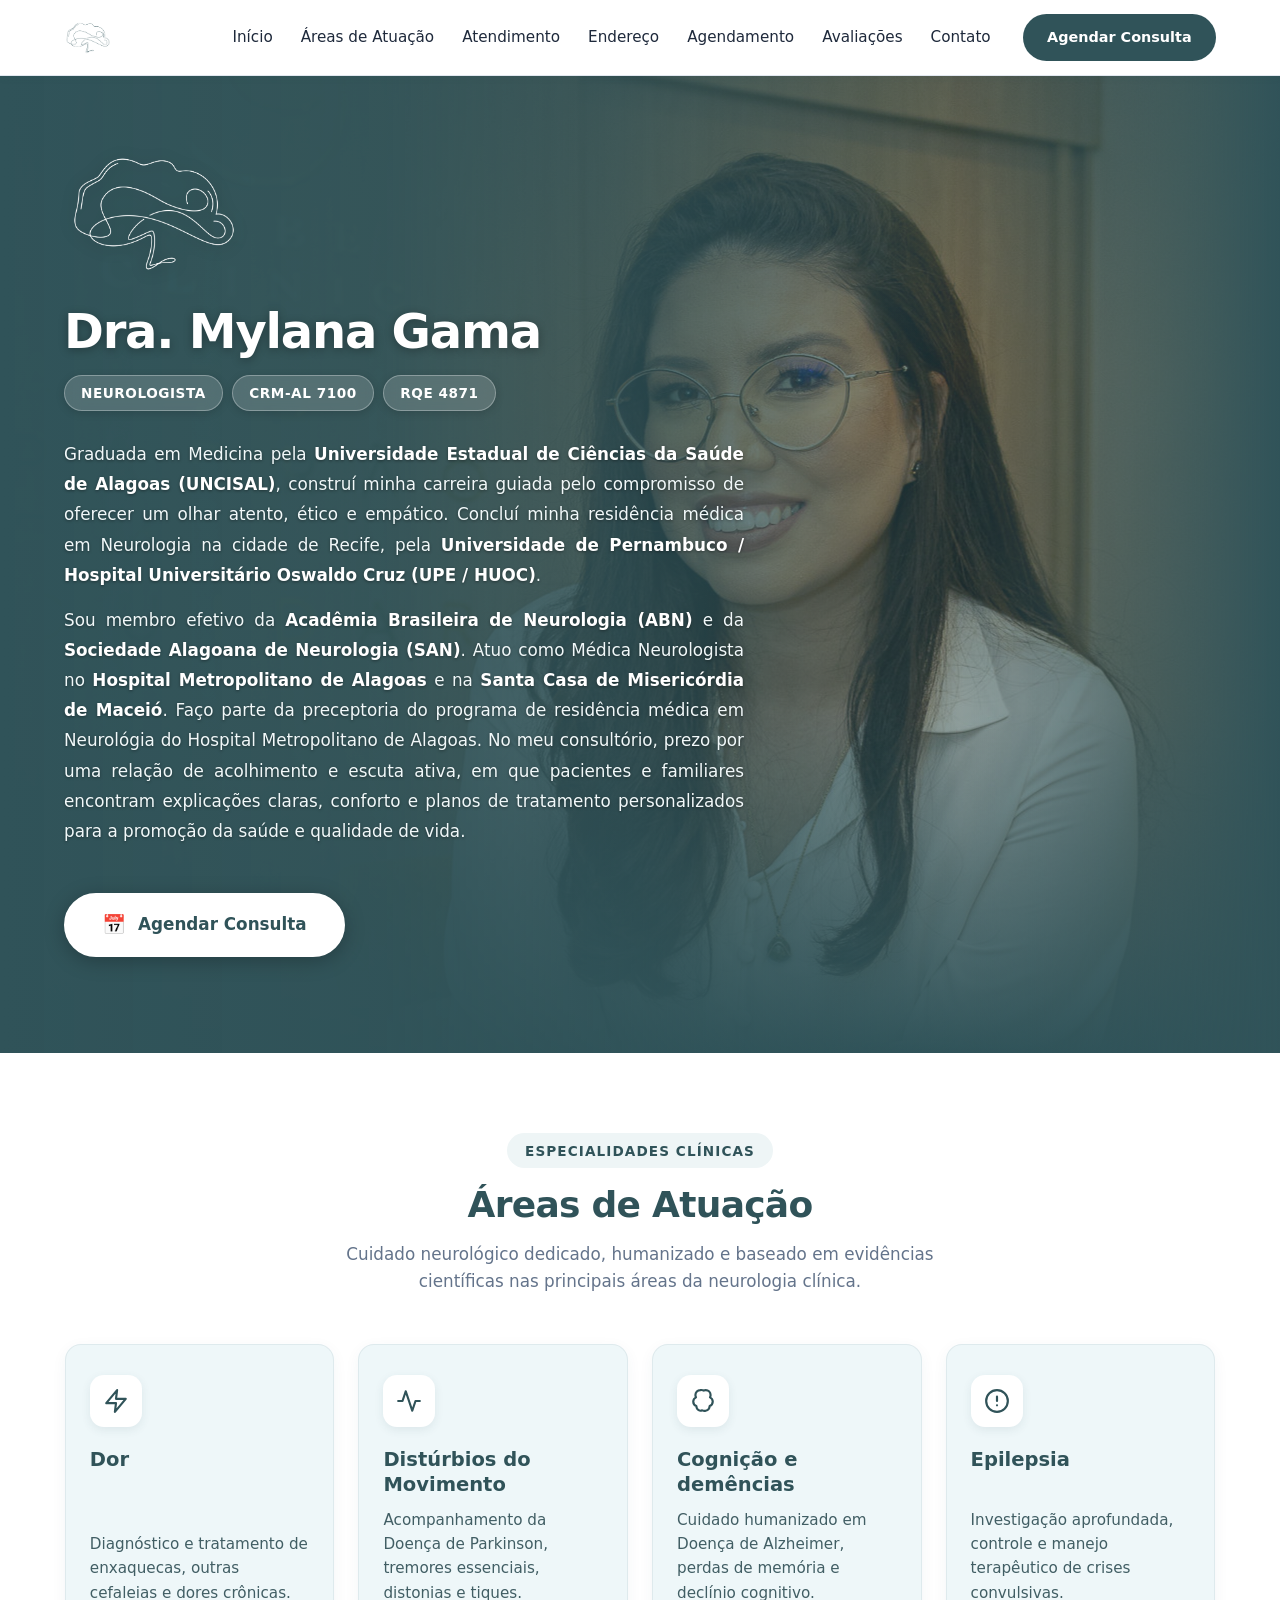
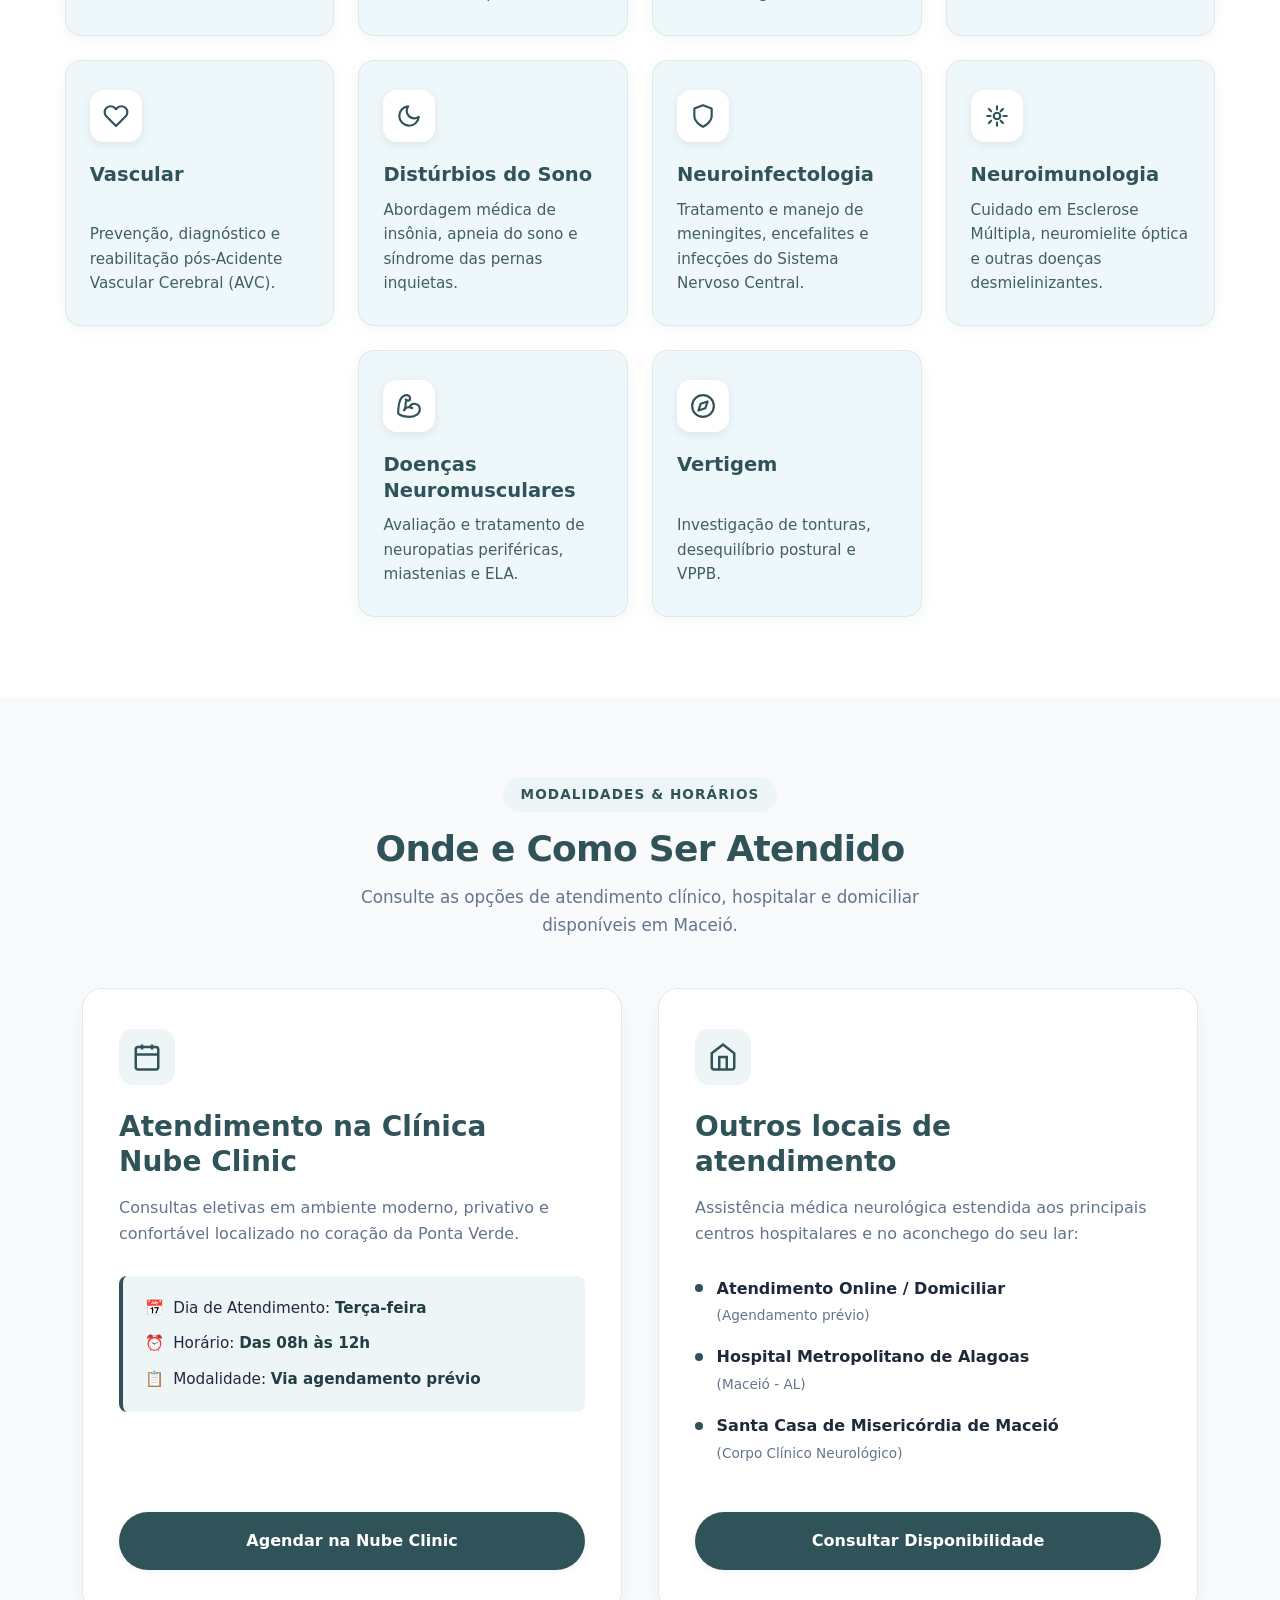
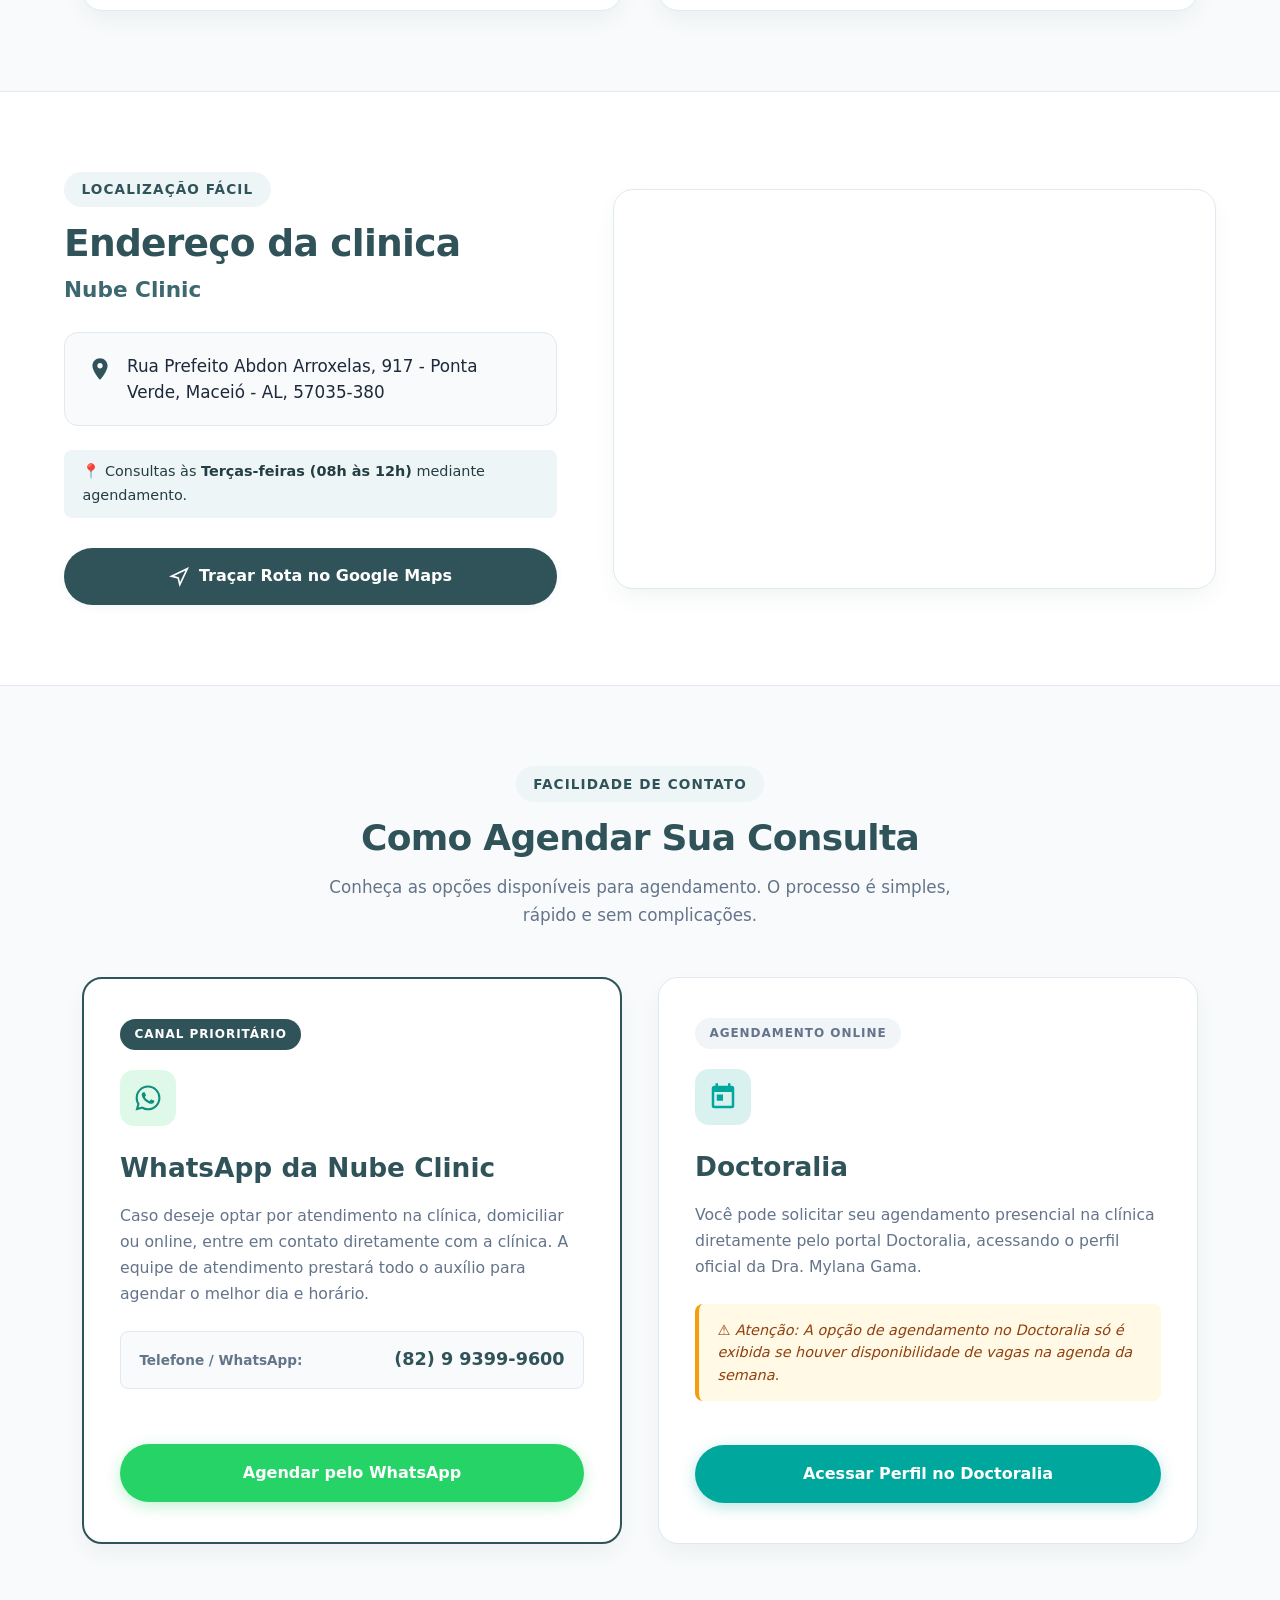
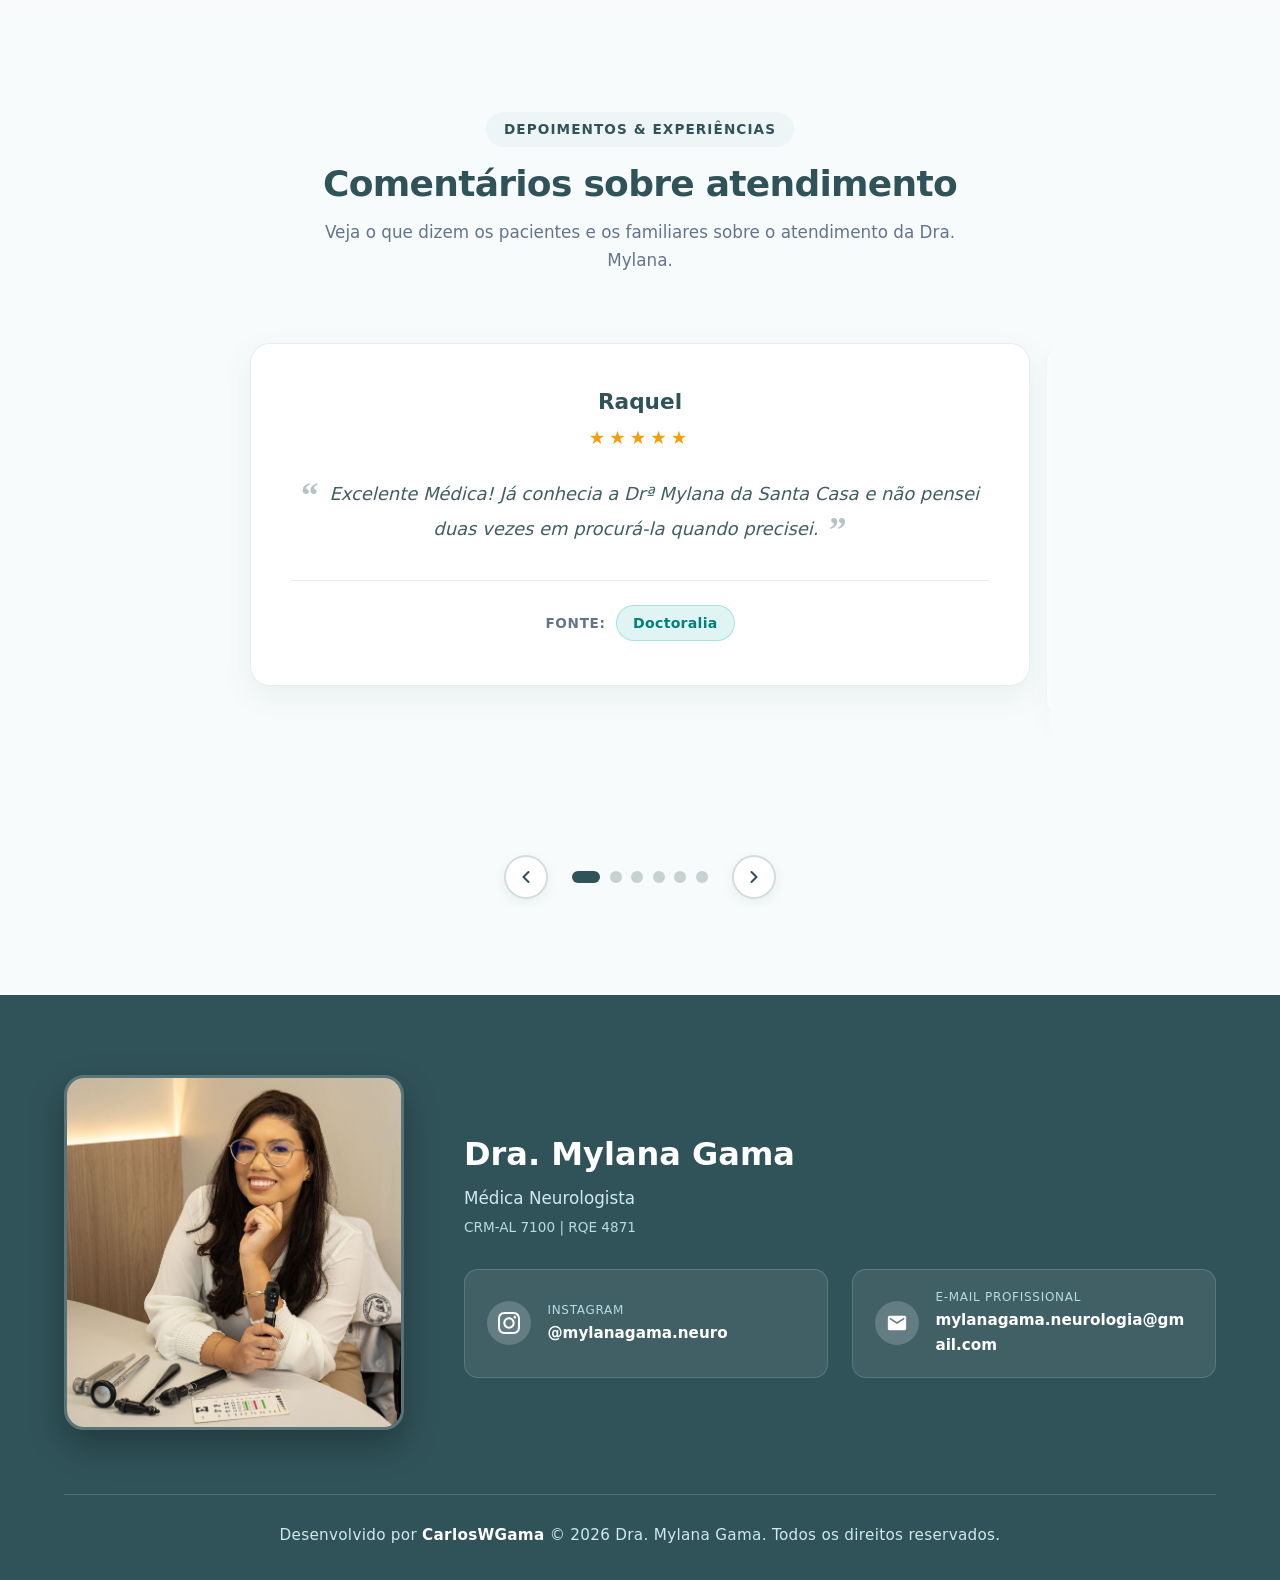
==== commit 5994e24b: "fix: nomenclaturas, mapa e fotos" ====
--- a/site/index.html
+++ b/site/index.html
@@ -346,7 +346,7 @@
               <li class="location-item">
                 <span class="location-bullet"></span>
                 <div>
-                  <strong>Hospital Metropolitano</strong>
+                  <strong>Hospital Metropolitano de Alagoas</strong>
                   <span class="location-note">(Maceió - AL)</span>
                 </div>
               </li>
@@ -411,7 +411,7 @@
         <div class="address-map-col">
           <div class="map-card-frame">
             <iframe 
-              src="https://maps.google.com/maps?q=-9.6560216,-35.7097091&hl=pt-BR&z=17&output=embed" 
+              src="https://www.google.com/maps/embed?pb=!1m18!1m12!1m3!1d3933.2923867451987!2d-35.70970862425208!3d-9.656039190432516!2m3!1f0!2f0!3f0!3m2!1i1024!2i768!4f13.1!3m3!1m2!1s0x70145841bc0b93f%3A0x580f8a3b4dcd8dbc!2sNube%20Clinic!5e0!3m2!1spt-BR!2sbr!4v1788820451835!5m2!1spt-BR!2sbr" 
               class="map-iframe" 
               allowfullscreen="" 
               loading="lazy" 
--- a/site/assets/css/responsive.css
+++ b/site/assets/css/responsive.css
@@ -277,11 +277,6 @@
     gap: 2rem !important;
   }
 
-  /* FOTO DA DOUTORA OCULTA NO MOBILE */
-  .footer-col-photo {
-    display: none !important;
-  }
-
   .footer-col-content {
     width: 100% !important;
     align-items: center;
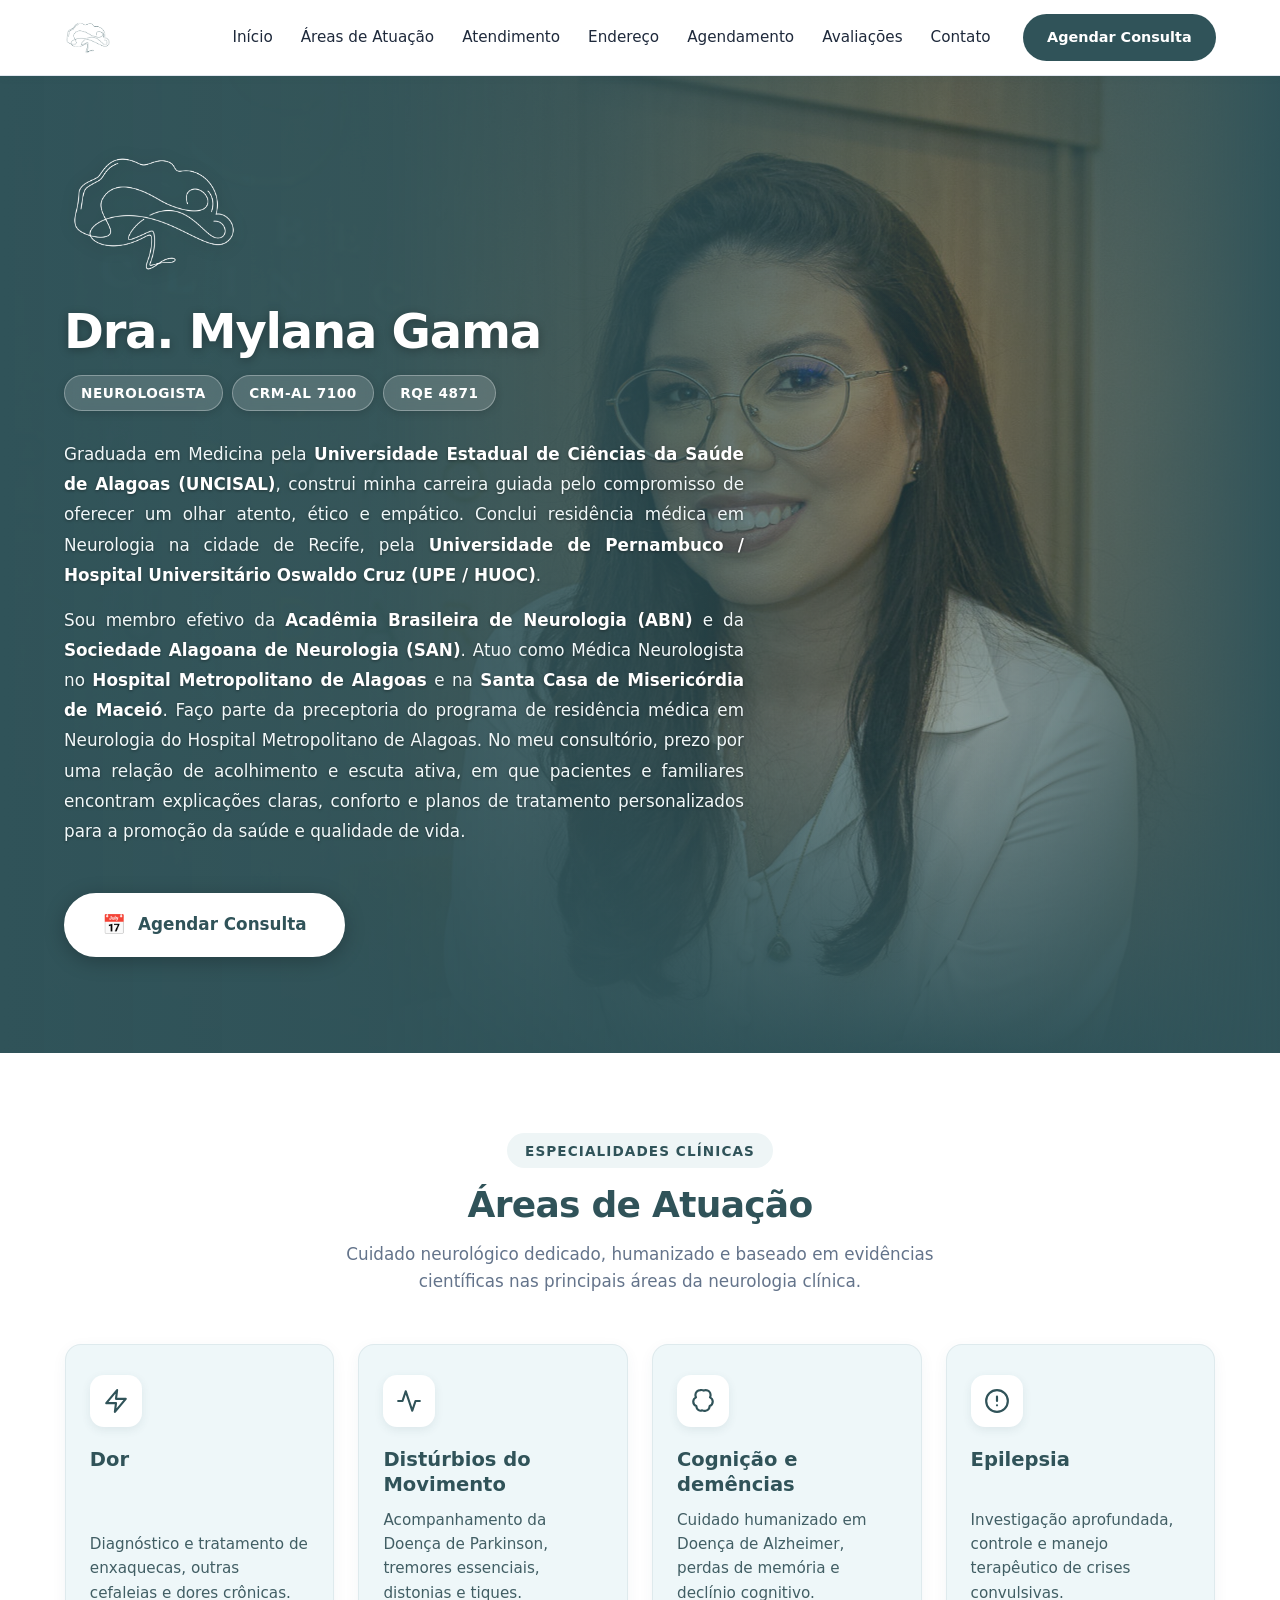
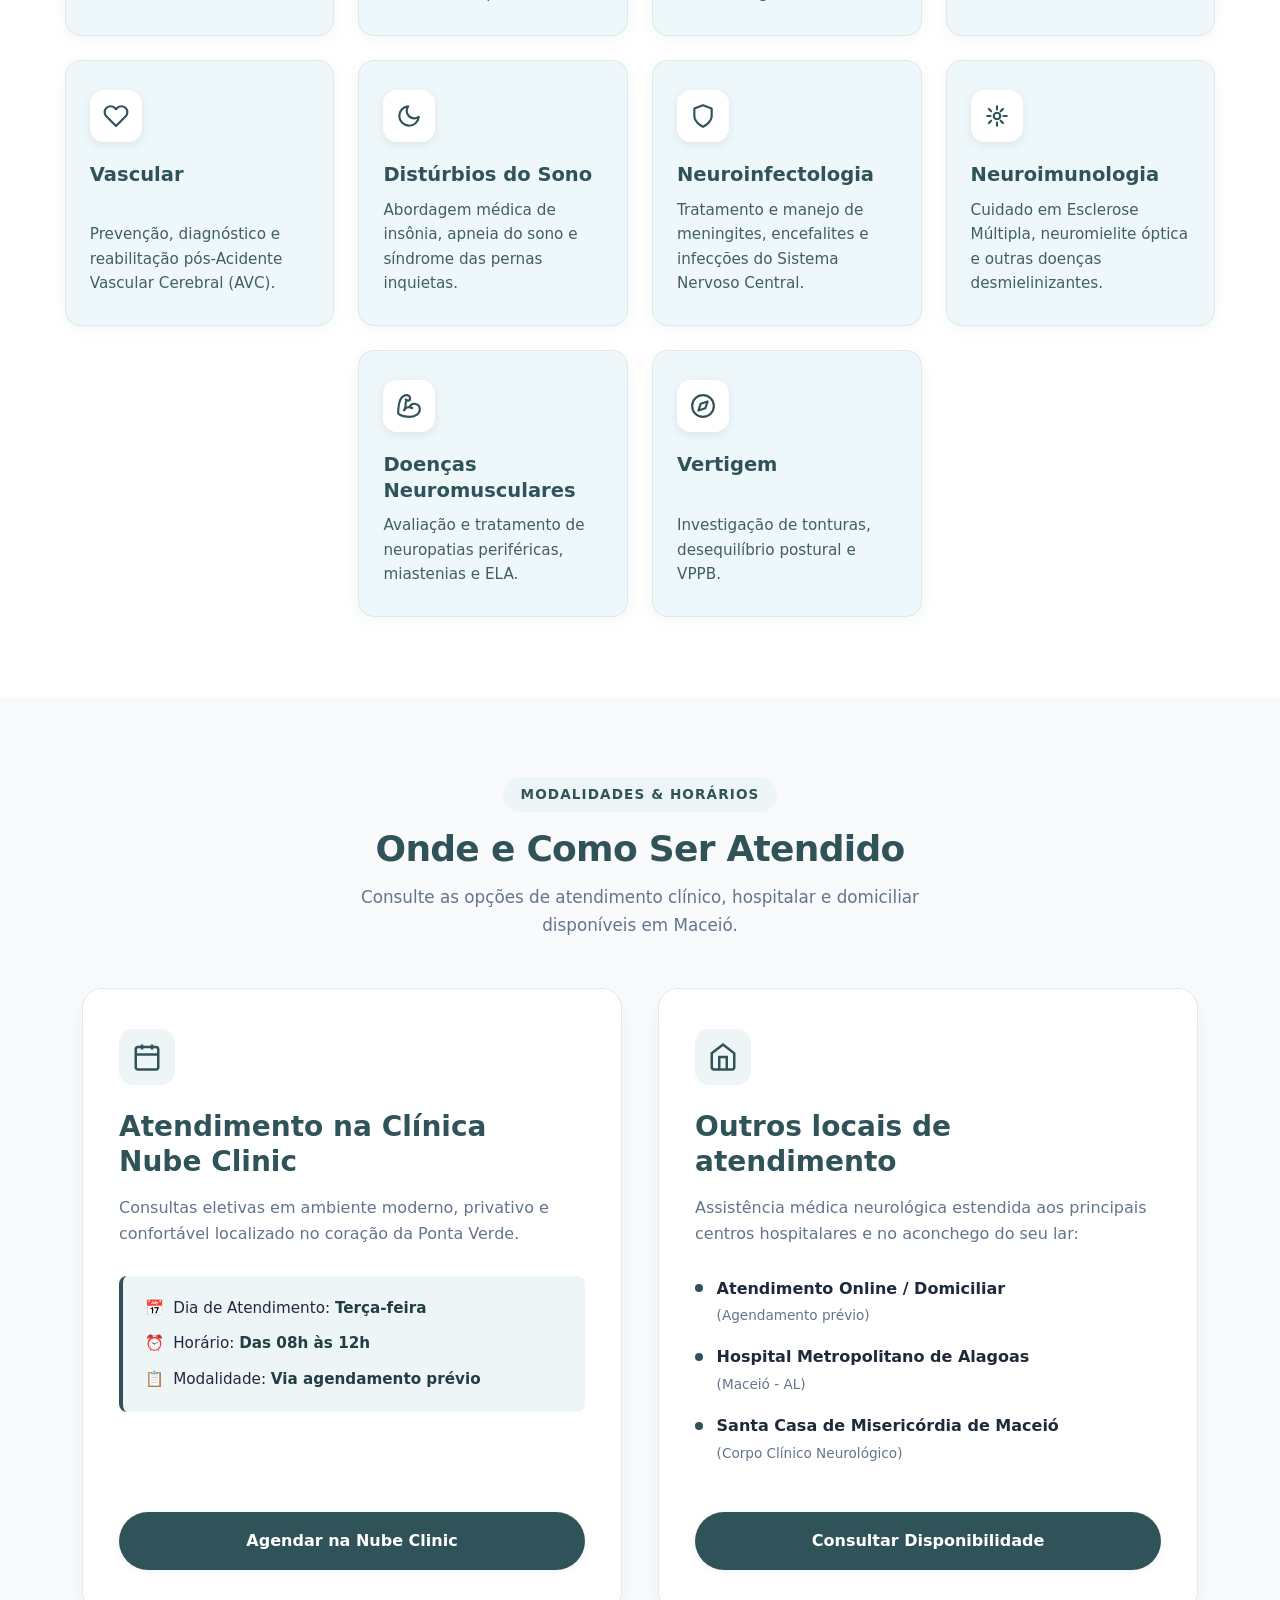
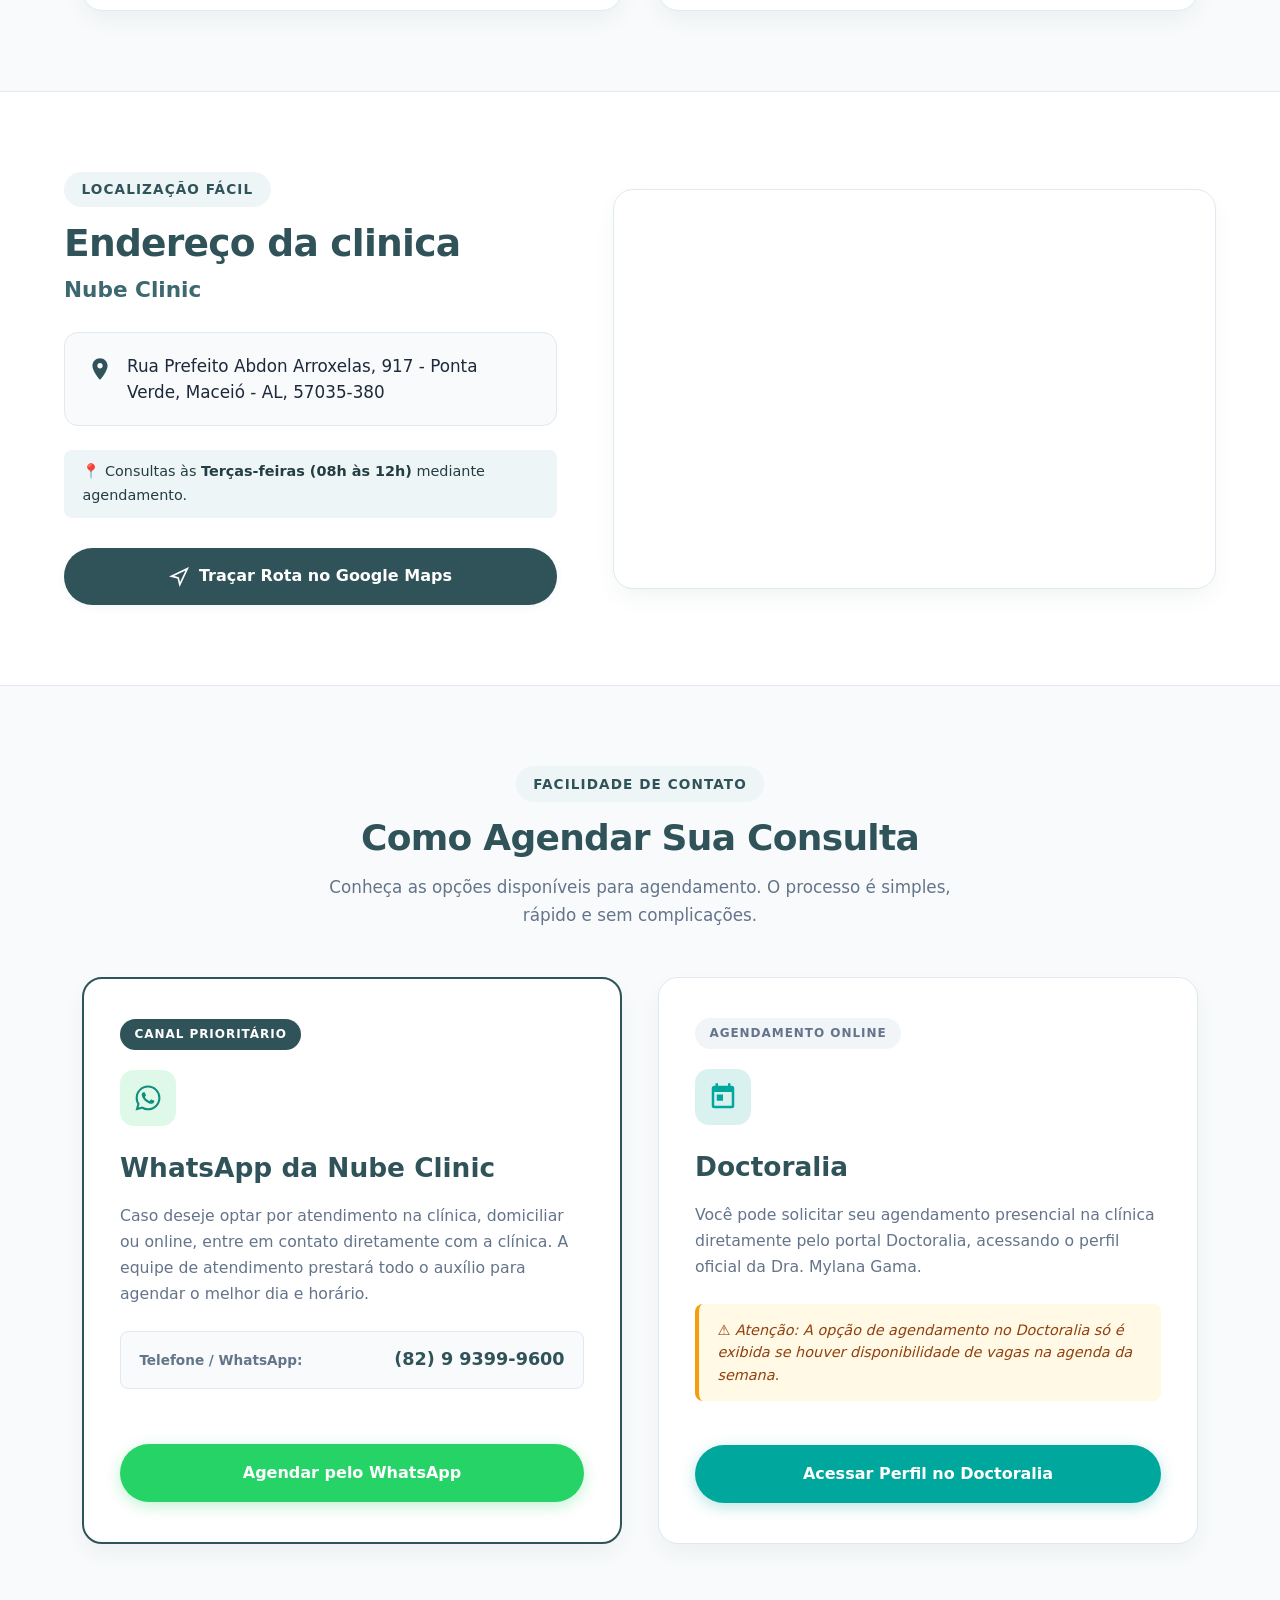
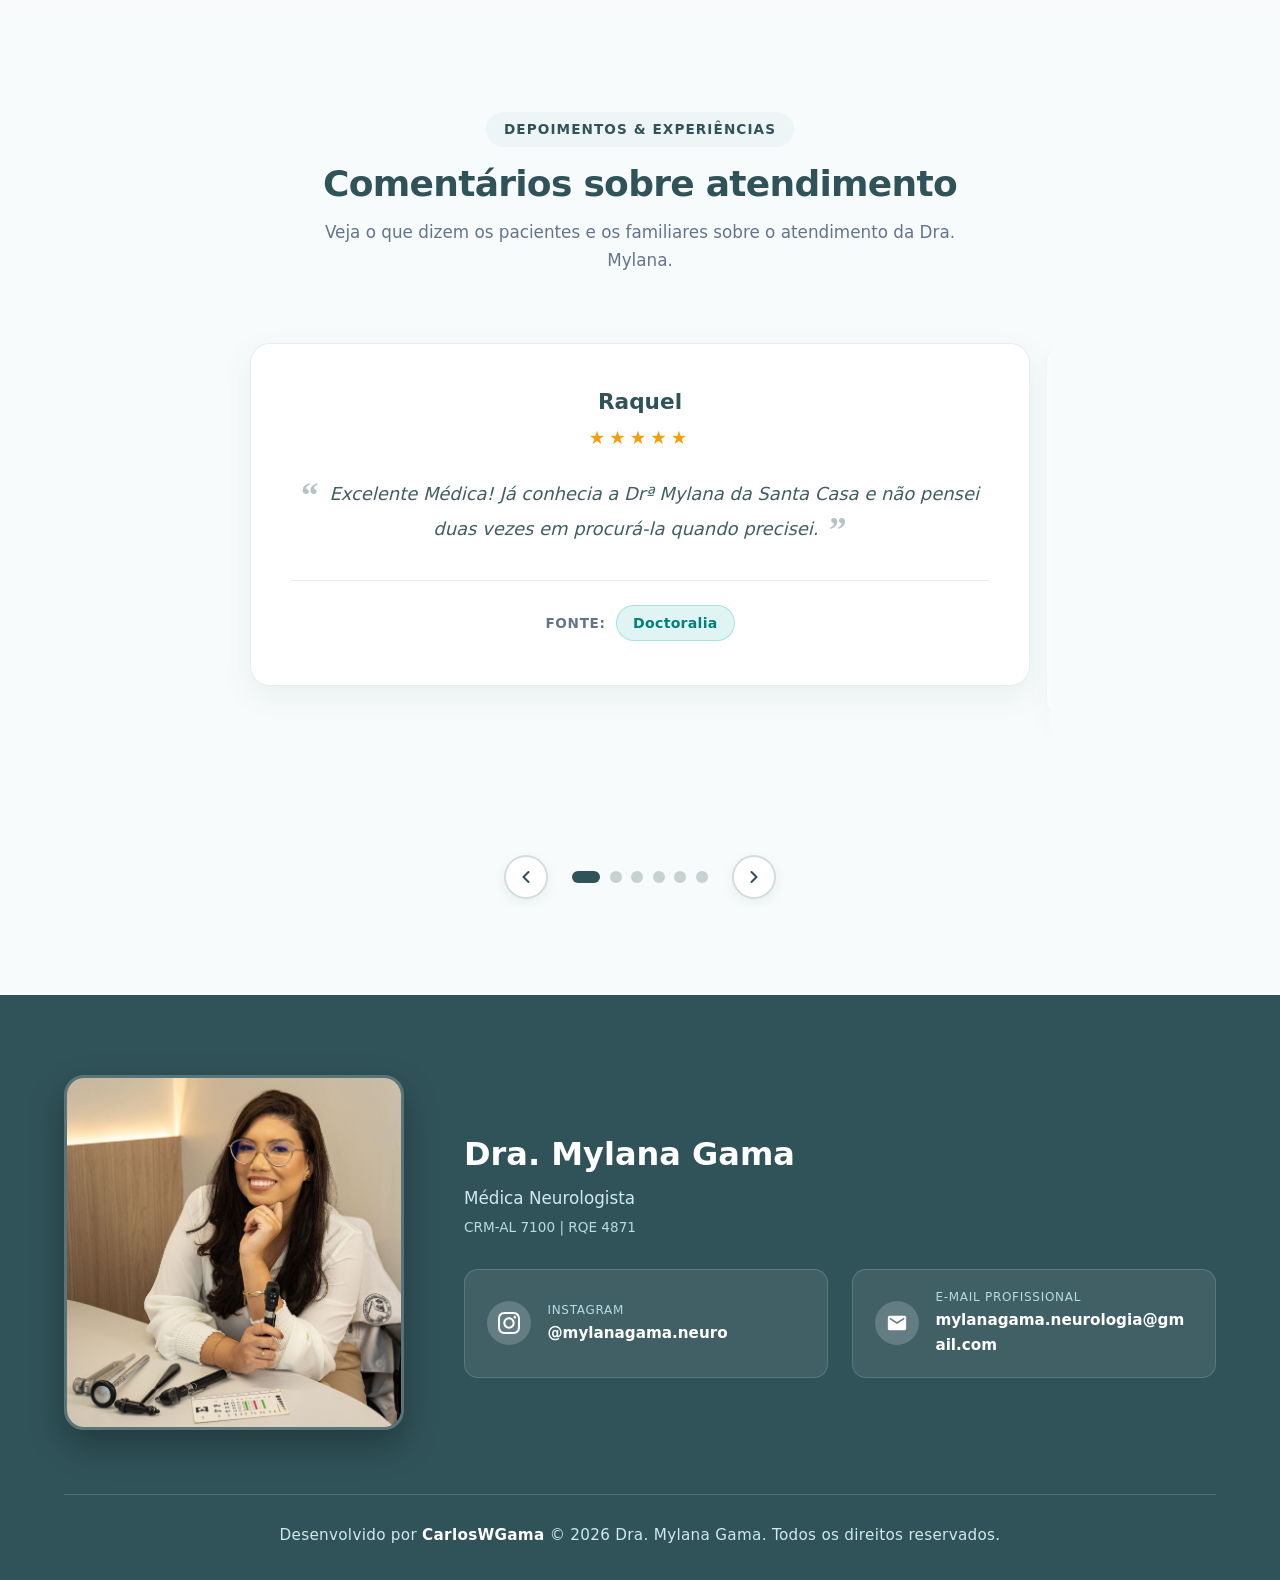
==== commit 5a8ec7db: "fix: textos" ====
--- a/site/index.html
+++ b/site/index.html
@@ -91,10 +91,10 @@
           <!-- Apresentação em Texto Corrido (Sem Tópicos) -->
           <div class="hero-narrative">
             <p class="hero-text">
-              Graduada em Medicina pela <strong>Universidade Estadual de Ciências da Saúde de Alagoas (UNCISAL)</strong>, construí minha carreira guiada pelo compromisso de oferecer um olhar atento, ético e empático. Concluí minha residência médica em Neurologia na cidade de Recife, pela <strong>Universidade de Pernambuco / Hospital Universitário Oswaldo Cruz (UPE / HUOC)</strong>.
+              Graduada em Medicina pela <strong>Universidade Estadual de Ciências da Saúde de Alagoas (UNCISAL)</strong>, construi minha carreira guiada pelo compromisso de oferecer um olhar atento, ético e empático. Conclui residência médica em Neurologia na cidade de Recife, pela <strong>Universidade de Pernambuco / Hospital Universitário Oswaldo Cruz (UPE / HUOC)</strong>.
             </p>
             <p class="hero-text">
-              Sou membro efetivo da <strong>Acadêmia Brasileira de Neurologia (ABN)</strong> e da <strong>Sociedade Alagoana de Neurologia (SAN)</strong>. Atuo como Médica Neurologista no <strong>Hospital Metropolitano de Alagoas</strong> e na <strong>Santa Casa de Misericórdia de Maceió</strong>. Faço parte da preceptoria do programa de residência médica em Neurológia do Hospital Metropolitano de Alagoas. No meu consultório, prezo por uma relação de acolhimento e escuta ativa, em que pacientes e familiares encontram explicações claras, conforto e planos de tratamento personalizados para a promoção da saúde e qualidade de vida.
+              Sou membro efetivo da <strong>Acadêmia Brasileira de Neurologia (ABN)</strong> e da <strong>Sociedade Alagoana de Neurologia (SAN)</strong>. Atuo como Médica Neurologista no <strong>Hospital Metropolitano de Alagoas</strong> e na <strong>Santa Casa de Misericórdia de Maceió</strong>. Faço parte da preceptoria do programa de residência médica em Neurologia do Hospital Metropolitano de Alagoas. No meu consultório, prezo por uma relação de acolhimento e escuta ativa, em que pacientes e familiares encontram explicações claras, conforto e planos de tratamento personalizados para a promoção da saúde e qualidade de vida.
             </p>
           </div>
 
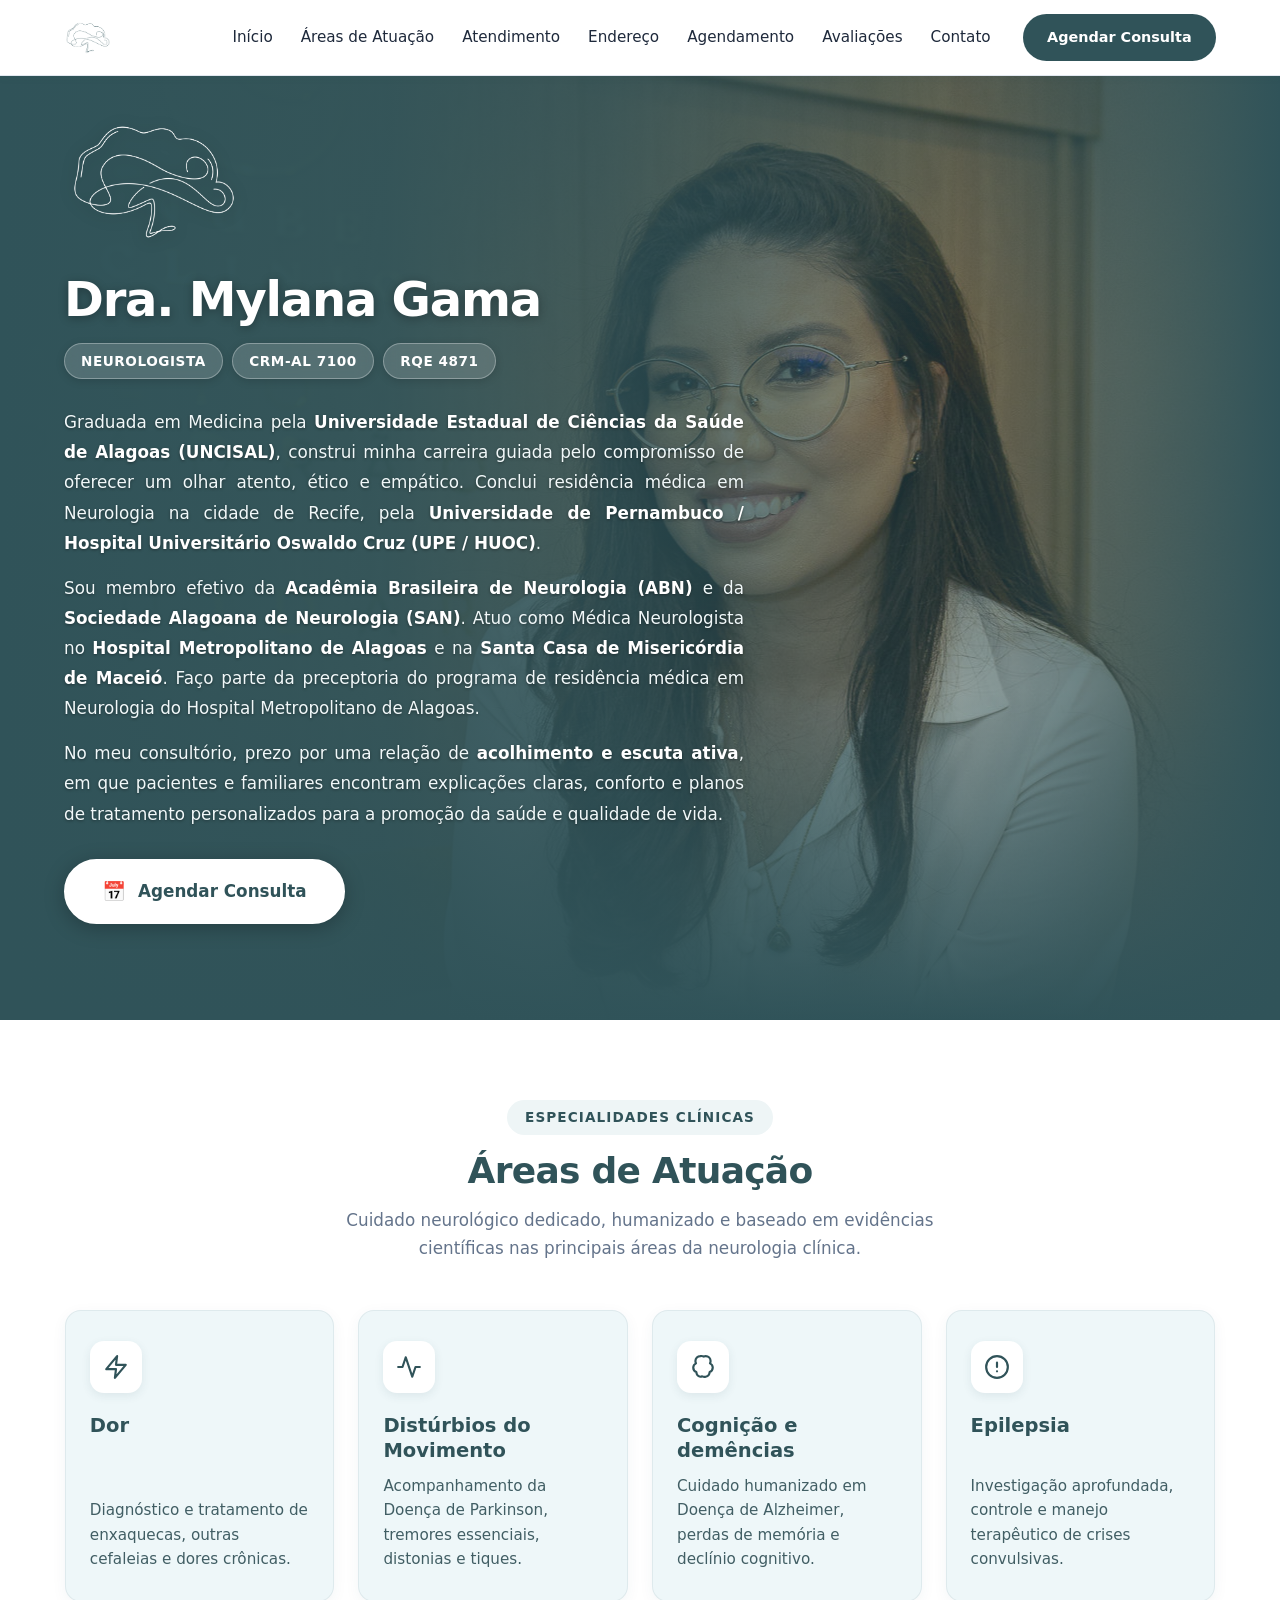
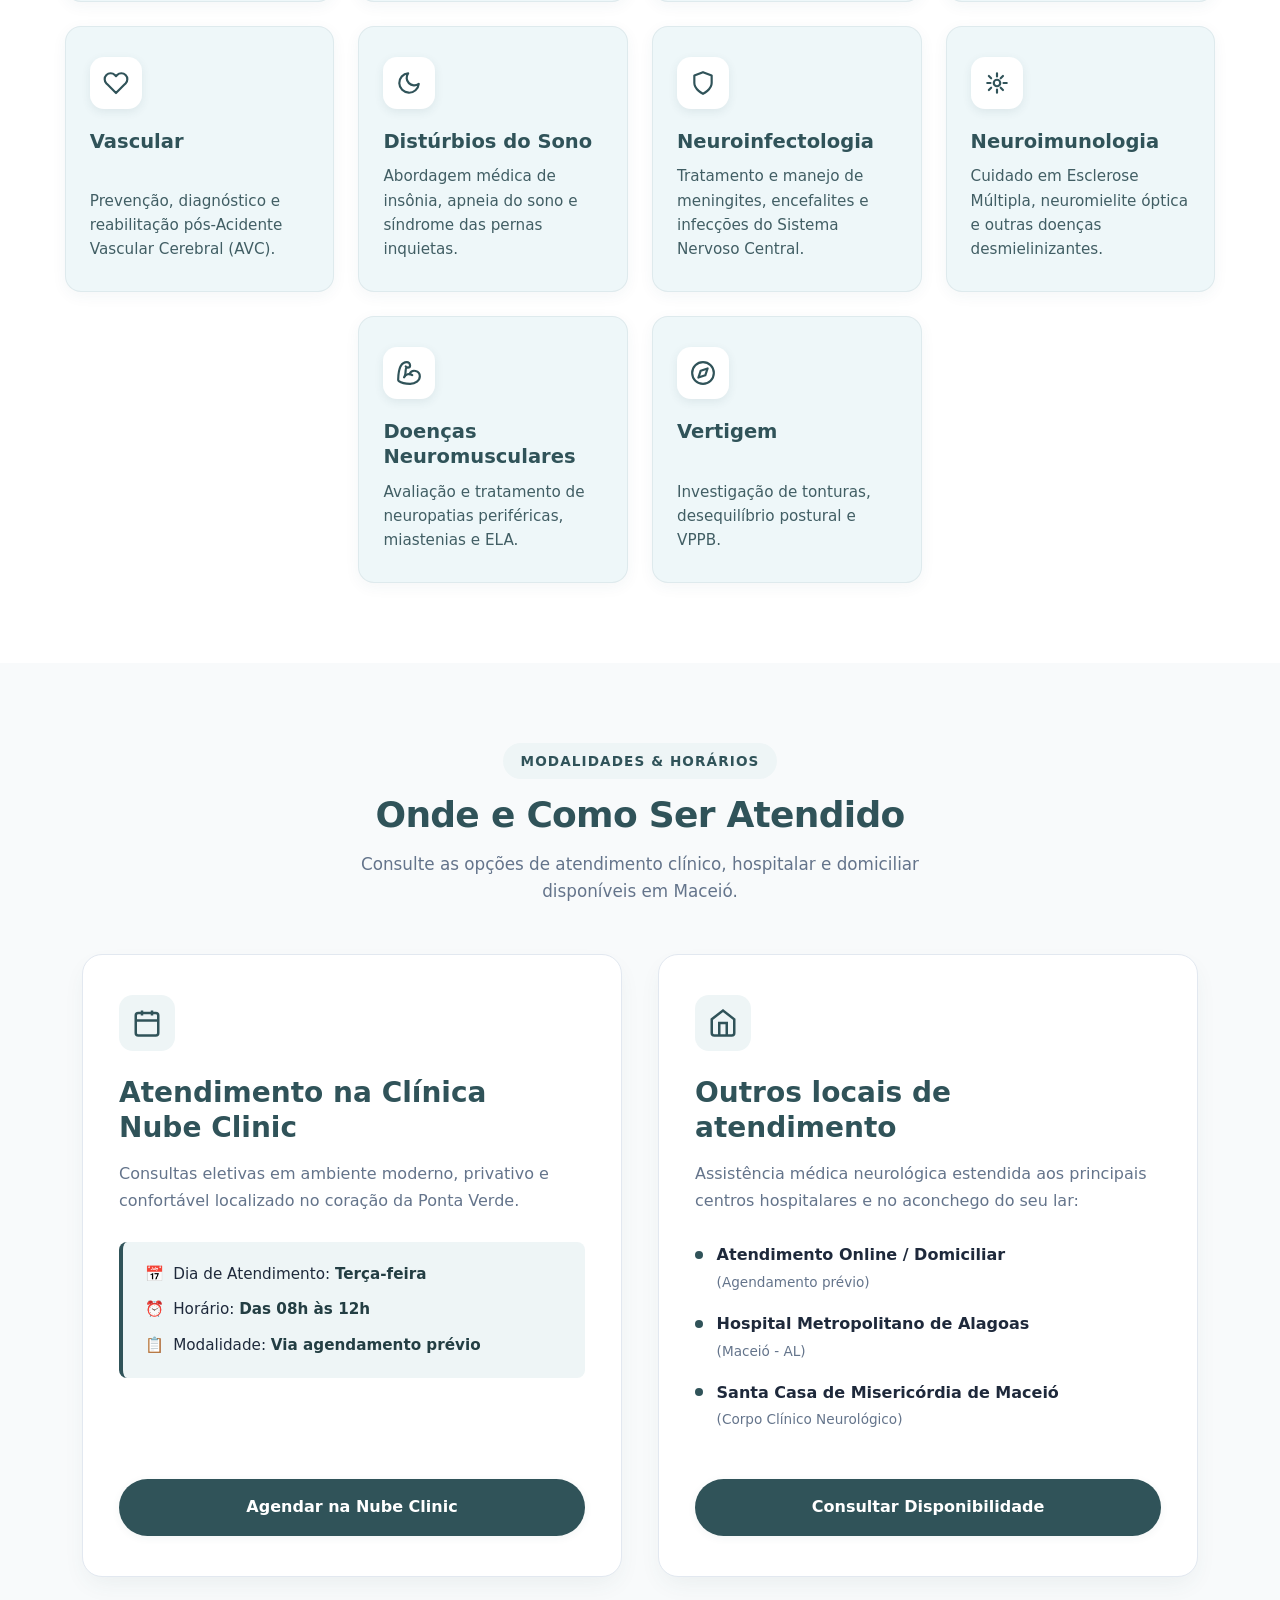
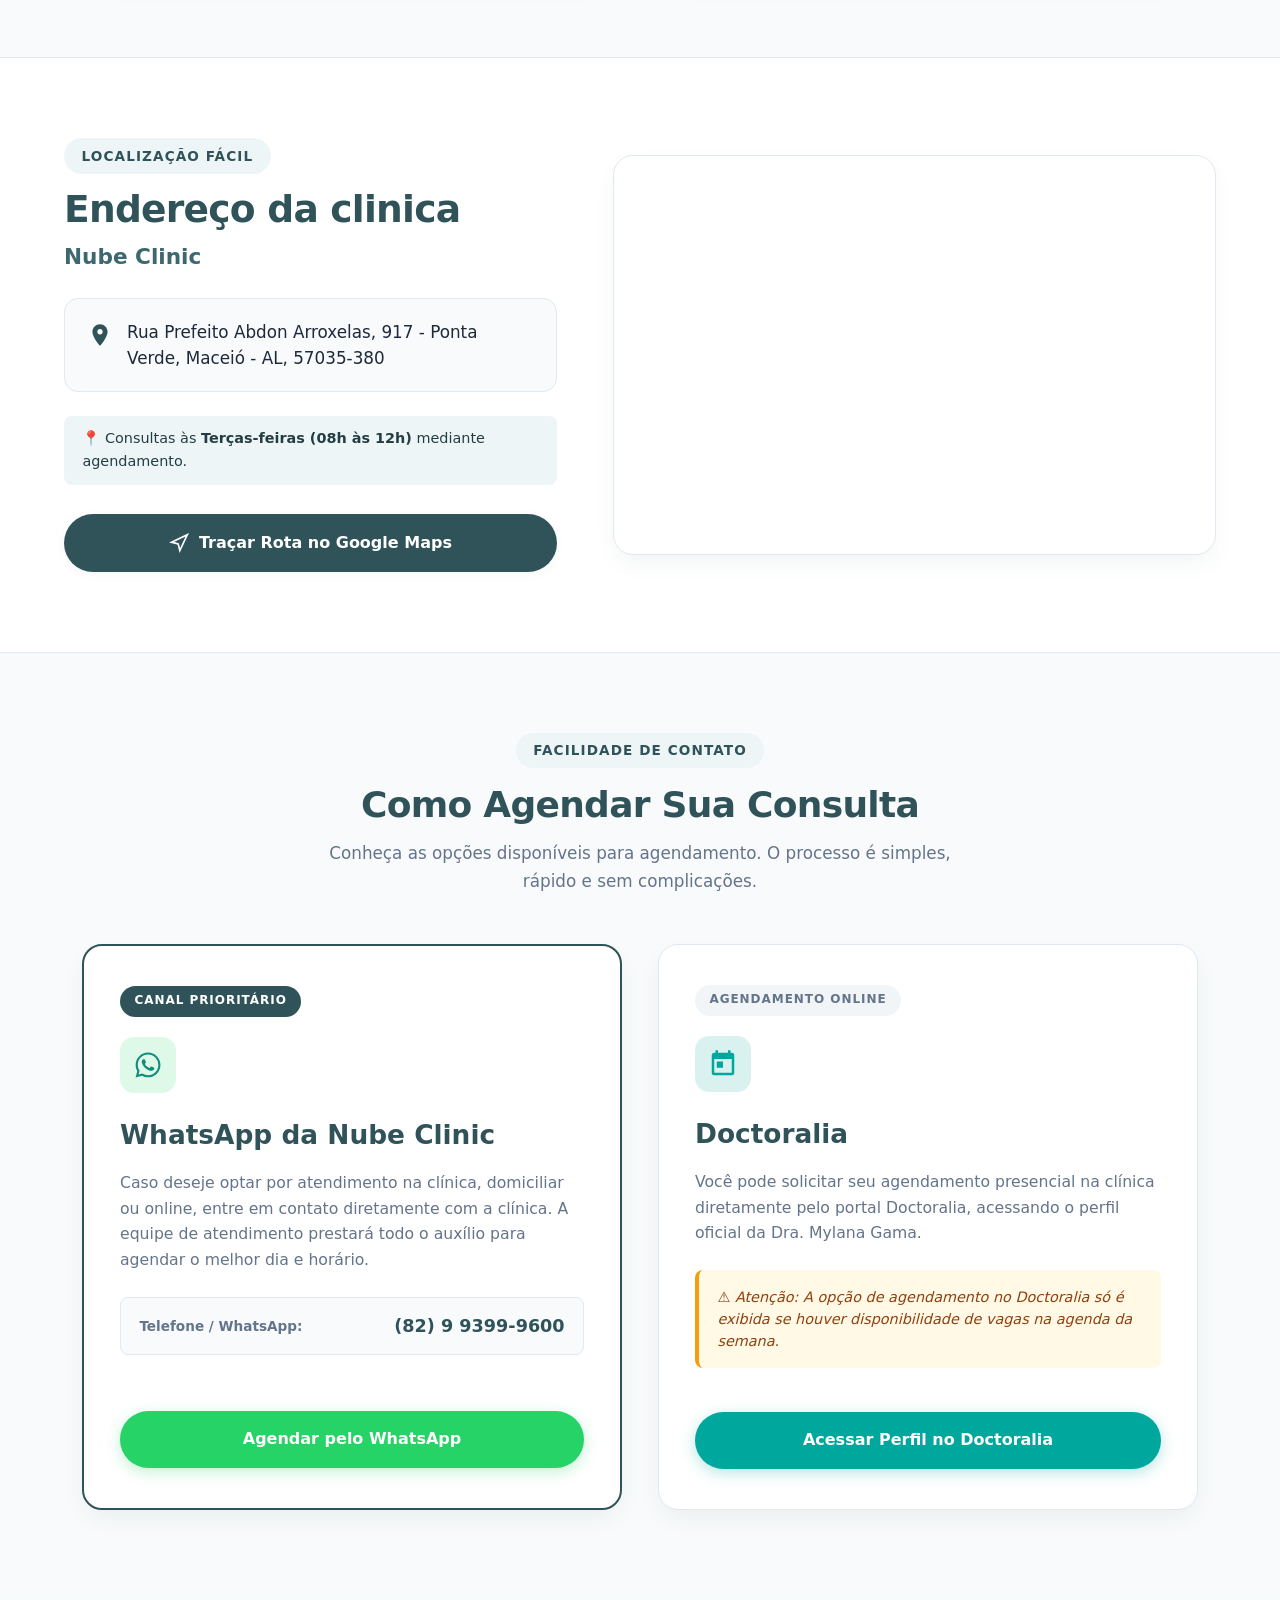
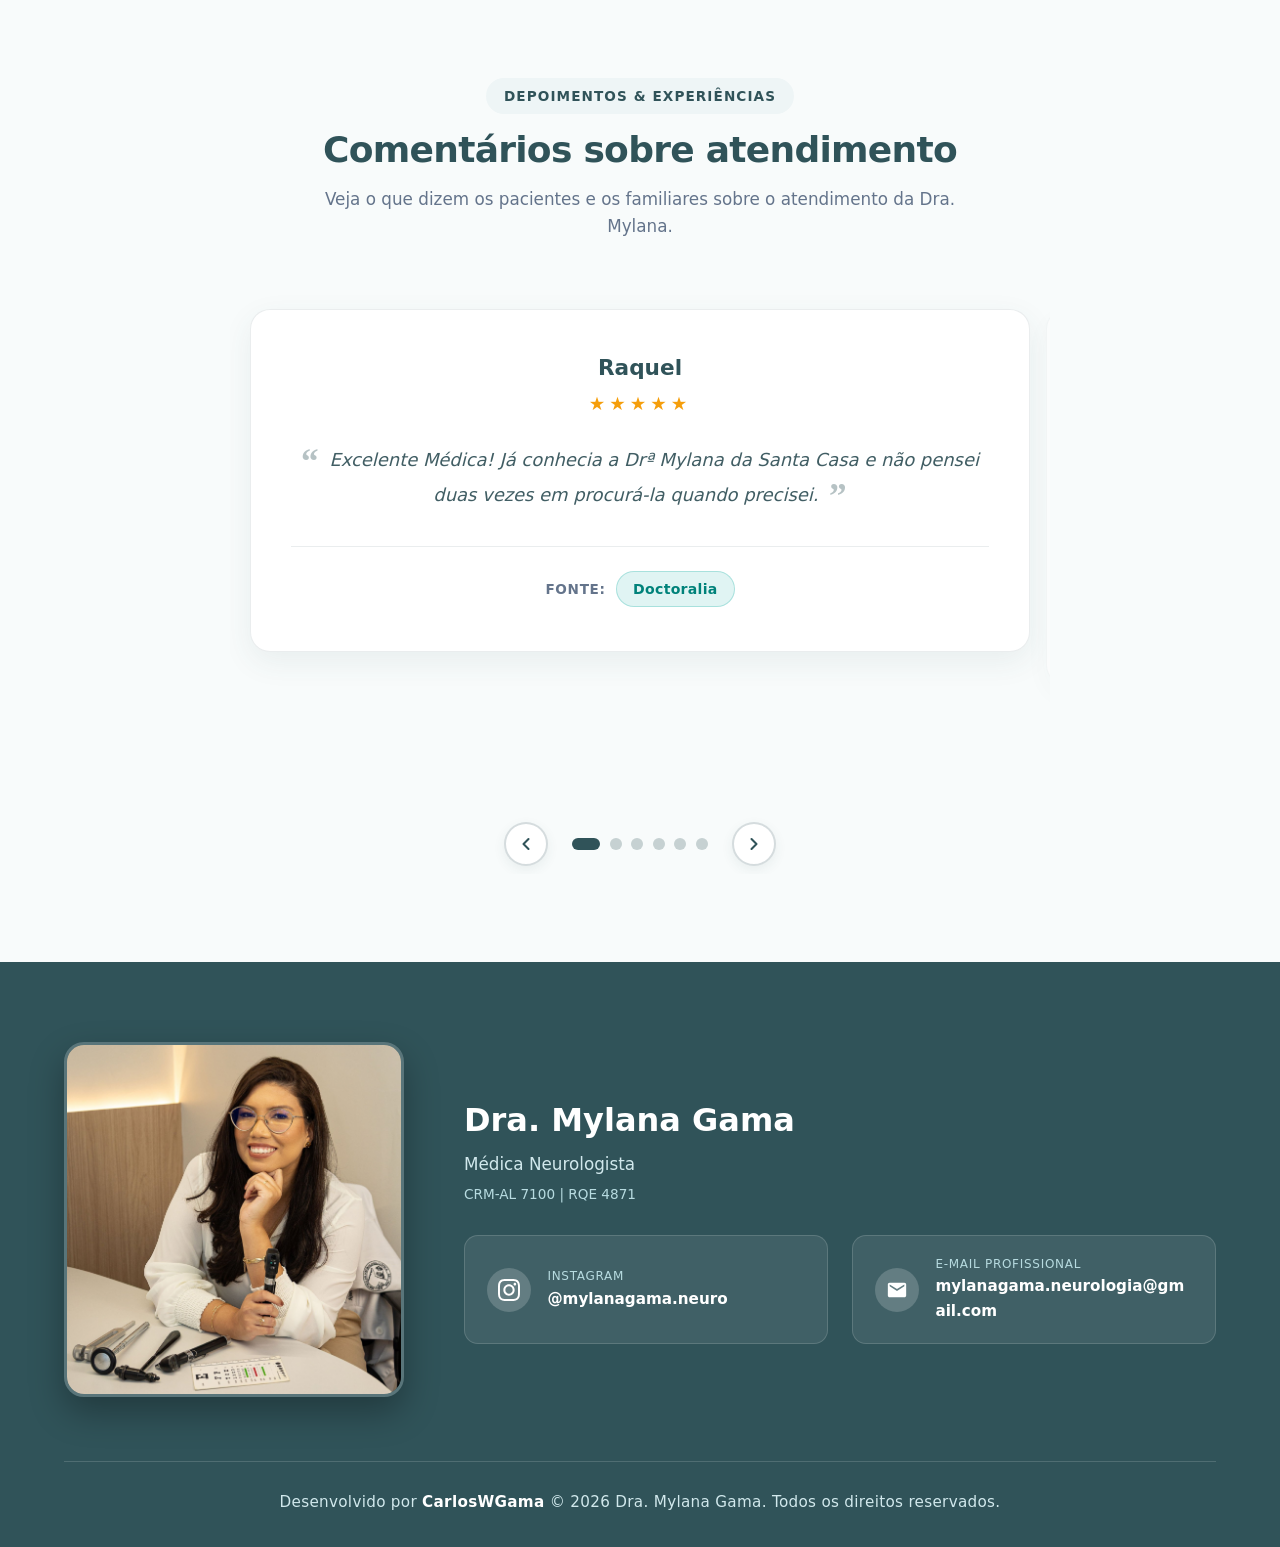
==== commit caa8b919: "fix:textos2" ====
--- a/site/index.html
+++ b/site/index.html
@@ -94,7 +94,10 @@
               Graduada em Medicina pela <strong>Universidade Estadual de Ciências da Saúde de Alagoas (UNCISAL)</strong>, construi minha carreira guiada pelo compromisso de oferecer um olhar atento, ético e empático. Conclui residência médica em Neurologia na cidade de Recife, pela <strong>Universidade de Pernambuco / Hospital Universitário Oswaldo Cruz (UPE / HUOC)</strong>.
             </p>
             <p class="hero-text">
-              Sou membro efetivo da <strong>Acadêmia Brasileira de Neurologia (ABN)</strong> e da <strong>Sociedade Alagoana de Neurologia (SAN)</strong>. Atuo como Médica Neurologista no <strong>Hospital Metropolitano de Alagoas</strong> e na <strong>Santa Casa de Misericórdia de Maceió</strong>. Faço parte da preceptoria do programa de residência médica em Neurologia do Hospital Metropolitano de Alagoas. No meu consultório, prezo por uma relação de acolhimento e escuta ativa, em que pacientes e familiares encontram explicações claras, conforto e planos de tratamento personalizados para a promoção da saúde e qualidade de vida.
+              Sou membro efetivo da <strong>Acadêmia Brasileira de Neurologia (ABN)</strong> e da <strong>Sociedade Alagoana de Neurologia (SAN)</strong>. Atuo como Médica Neurologista no <strong>Hospital Metropolitano de Alagoas</strong> e na <strong>Santa Casa de Misericórdia de Maceió</strong>. Faço parte da preceptoria do programa de residência médica em Neurologia do Hospital Metropolitano de Alagoas.
+            </p>
+            <p class="hero-text">
+              No meu consultório, prezo por uma relação de <strong>acolhimento e escuta ativa</strong>, em que pacientes e familiares encontram explicações claras, conforto e planos de tratamento personalizados para a promoção da saúde e qualidade de vida.
             </p>
           </div>
 
--- a/site/assets/css/style.css
+++ b/site/assets/css/style.css
@@ -314,7 +314,7 @@
 .hero-section {
   background-color: var(--color-primary);
   color: var(--color-white);
-  padding: 3rem 0 6rem 0;
+  padding: 1rem 0 6rem 0;
   position: relative;
   overflow: hidden;
   min-height: 85vh;
@@ -437,7 +437,7 @@
 }
 
 .hero-narrative {
-  margin-bottom: 2rem;
+  margin-bottom: 1rem;
 }
 
 .hero-text {
